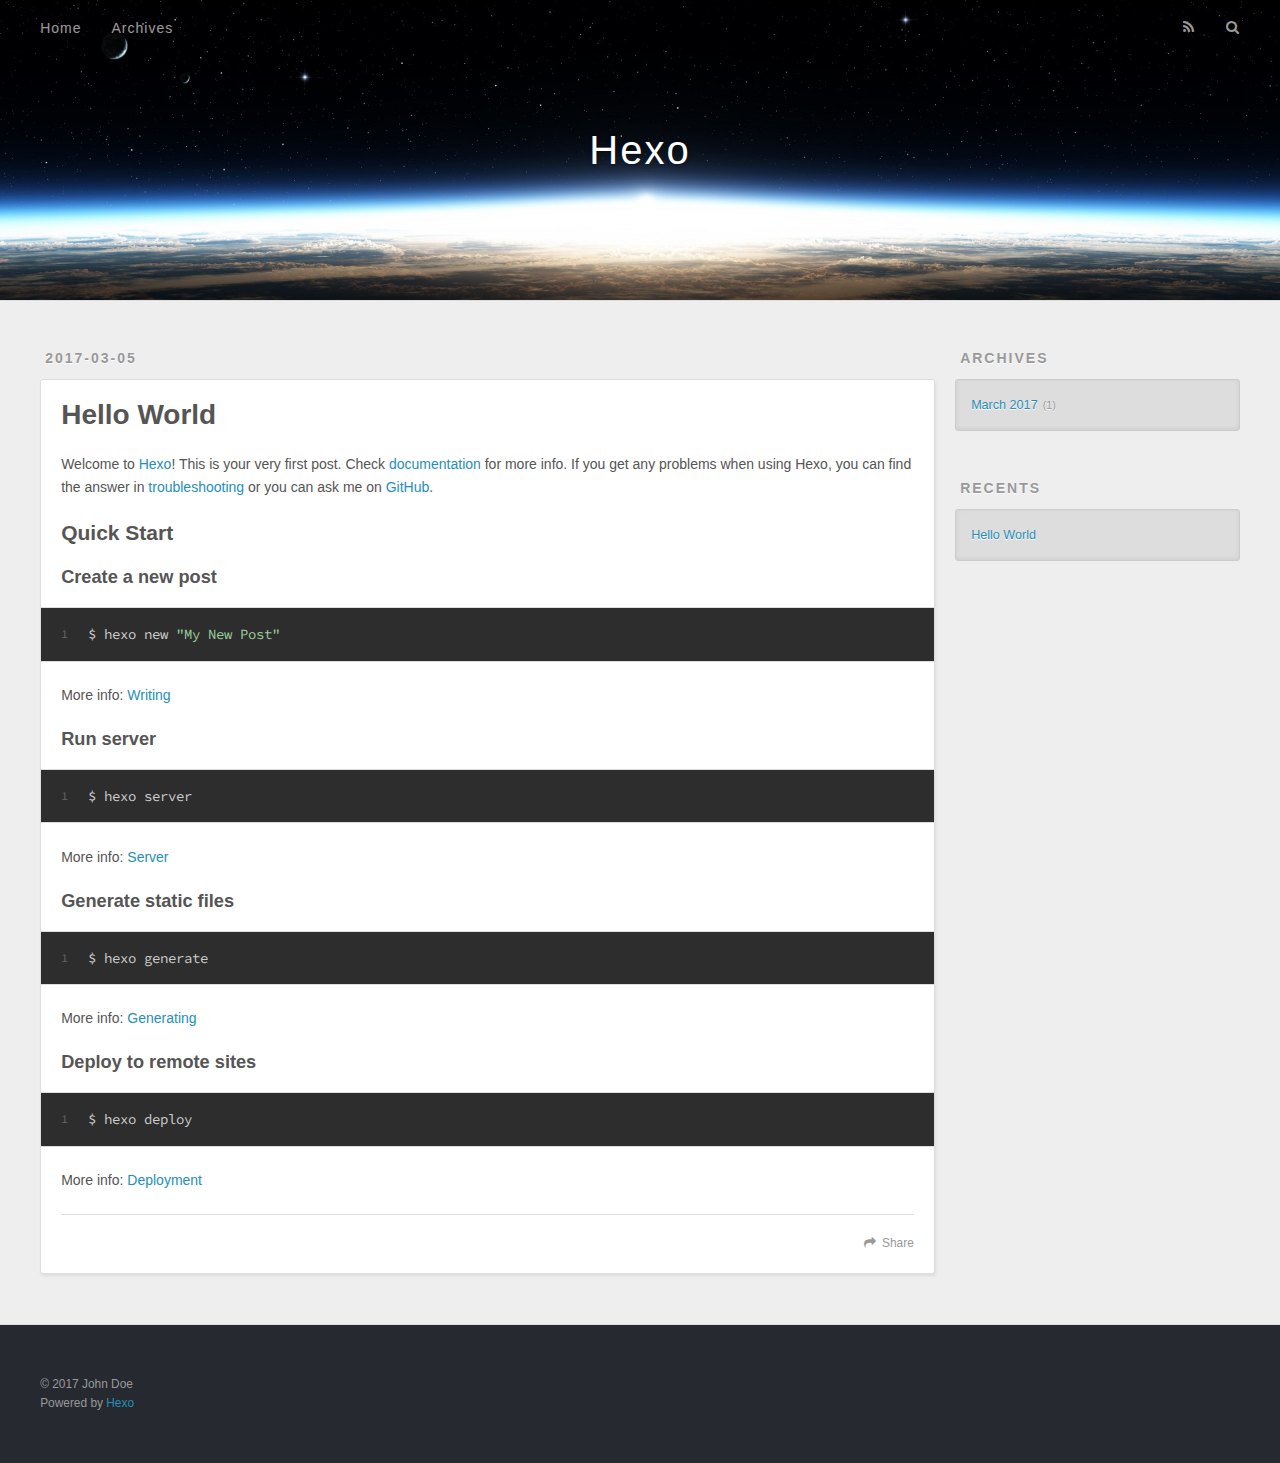
==== index.html @ f7847ba6 "Site updated: 2017-03-05 18:45:29" ====
<!DOCTYPE html>
<html>
<head>
  <meta charset="utf-8">
  
  <title>Hexo</title>
  <meta name="viewport" content="width=device-width, initial-scale=1, maximum-scale=1">
  <meta property="og:type" content="website">
<meta property="og:title" content="Hexo">
<meta property="og:url" content="http://yoursite.com/index.html">
<meta property="og:site_name" content="Hexo">
<meta name="twitter:card" content="summary">
<meta name="twitter:title" content="Hexo">
  
    <link rel="alternative" href="/atom.xml" title="Hexo" type="application/atom+xml">
  
  
    <link rel="icon" href="/favicon.png">
  
  <link href="//fonts.googleapis.com/css?family=Source+Code+Pro" rel="stylesheet" type="text/css">
  <link rel="stylesheet" href="/css/style.css">
  

</head>
<body>
  <div id="container">
    <div id="wrap">
      <header id="header">
  <div id="banner"></div>
  <div id="header-outer" class="outer">
    <div id="header-title" class="inner">
      <h1 id="logo-wrap">
        <a href="/" id="logo">Hexo</a>
      </h1>
      
    </div>
    <div id="header-inner" class="inner">
      <nav id="main-nav">
        <a id="main-nav-toggle" class="nav-icon"></a>
        
          <a class="main-nav-link" href="/">Home</a>
        
          <a class="main-nav-link" href="/archives">Archives</a>
        
      </nav>
      <nav id="sub-nav">
        
          <a id="nav-rss-link" class="nav-icon" href="/atom.xml" title="RSS Feed"></a>
        
        <a id="nav-search-btn" class="nav-icon" title="Search"></a>
      </nav>
      <div id="search-form-wrap">
        <form action="//google.com/search" method="get" accept-charset="UTF-8" class="search-form"><input type="search" name="q" results="0" class="search-form-input" placeholder="Search"><button type="submit" class="search-form-submit">&#xF002;</button><input type="hidden" name="sitesearch" value="http://yoursite.com"></form>
      </div>
    </div>
  </div>
</header>
      <div class="outer">
        <section id="main">
  
    <article id="post-hello-world" class="article article-type-post" itemscope itemprop="blogPost">
  <div class="article-meta">
    <a href="/2017/03/05/hello-world/" class="article-date">
  <time datetime="2017-03-05T10:38:26.000Z" itemprop="datePublished">2017-03-05</time>
</a>
    
  </div>
  <div class="article-inner">
    
    
      <header class="article-header">
        
  
    <h1 itemprop="name">
      <a class="article-title" href="/2017/03/05/hello-world/">Hello World</a>
    </h1>
  

      </header>
    
    <div class="article-entry" itemprop="articleBody">
      
        <p>Welcome to <a href="http://hexo.io/" target="_blank" rel="external">Hexo</a>! This is your very first post. Check <a href="http://hexo.io/docs/" target="_blank" rel="external">documentation</a> for more info. If you get any problems when using Hexo, you can find the answer in <a href="http://hexo.io/docs/troubleshooting.html" target="_blank" rel="external">troubleshooting</a> or you can ask me on <a href="https://github.com/hexojs/hexo/issues" target="_blank" rel="external">GitHub</a>.</p>
<h2 id="Quick-Start"><a href="#Quick-Start" class="headerlink" title="Quick Start"></a>Quick Start</h2><h3 id="Create-a-new-post"><a href="#Create-a-new-post" class="headerlink" title="Create a new post"></a>Create a new post</h3><figure class="highlight bash"><table><tr><td class="gutter"><pre><div class="line">1</div></pre></td><td class="code"><pre><div class="line">$ hexo new <span class="string">"My New Post"</span></div></pre></td></tr></table></figure>
<p>More info: <a href="http://hexo.io/docs/writing.html" target="_blank" rel="external">Writing</a></p>
<h3 id="Run-server"><a href="#Run-server" class="headerlink" title="Run server"></a>Run server</h3><figure class="highlight bash"><table><tr><td class="gutter"><pre><div class="line">1</div></pre></td><td class="code"><pre><div class="line">$ hexo server</div></pre></td></tr></table></figure>
<p>More info: <a href="http://hexo.io/docs/server.html" target="_blank" rel="external">Server</a></p>
<h3 id="Generate-static-files"><a href="#Generate-static-files" class="headerlink" title="Generate static files"></a>Generate static files</h3><figure class="highlight bash"><table><tr><td class="gutter"><pre><div class="line">1</div></pre></td><td class="code"><pre><div class="line">$ hexo generate</div></pre></td></tr></table></figure>
<p>More info: <a href="http://hexo.io/docs/generating.html" target="_blank" rel="external">Generating</a></p>
<h3 id="Deploy-to-remote-sites"><a href="#Deploy-to-remote-sites" class="headerlink" title="Deploy to remote sites"></a>Deploy to remote sites</h3><figure class="highlight bash"><table><tr><td class="gutter"><pre><div class="line">1</div></pre></td><td class="code"><pre><div class="line">$ hexo deploy</div></pre></td></tr></table></figure>
<p>More info: <a href="http://hexo.io/docs/deployment.html" target="_blank" rel="external">Deployment</a></p>

      
    </div>
    <footer class="article-footer">
      <a data-url="http://yoursite.com/2017/03/05/hello-world/" data-id="cizwjqa440000md33a27qaoqq" class="article-share-link">Share</a>
      
      
    </footer>
  </div>
  
</article>


  
  
</section>
        
          <aside id="sidebar">
  
    
  
    
  
    
  
    
  <div class="widget-wrap">
    <h3 class="widget-title">Archives</h3>
    <div class="widget">
      <ul class="archive-list"><li class="archive-list-item"><a class="archive-list-link" href="/archives/2017/03/">March 2017</a><span class="archive-list-count">1</span></li></ul>
    </div>
  </div>

  
    
  <div class="widget-wrap">
    <h3 class="widget-title">Recents</h3>
    <div class="widget">
      <ul>
        
          <li>
            <a href="/2017/03/05/hello-world/">Hello World</a>
          </li>
        
      </ul>
    </div>
  </div>

  
</aside>
        
      </div>
      <footer id="footer">
  
  <div class="outer">
    <div id="footer-info" class="inner">
      &copy; 2017 John Doe<br>
      Powered by <a href="http://hexo.io/" target="_blank">Hexo</a>
    </div>
  </div>
</footer>
    </div>
    <nav id="mobile-nav">
  
    <a href="/" class="mobile-nav-link">Home</a>
  
    <a href="/archives" class="mobile-nav-link">Archives</a>
  
</nav>
    

<script src="//ajax.googleapis.com/ajax/libs/jquery/2.0.3/jquery.min.js"></script>


  <link rel="stylesheet" href="/fancybox/jquery.fancybox.css">
  <script src="/fancybox/jquery.fancybox.pack.js"></script>


<script src="/js/script.js"></script>

  </div>
</body>
</html>
---- css/style.css ----
body {
  width: 100%;
}
body:before,
body:after {
  content: "";
  display: table;
}
body:after {
  clear: both;
}
html,
body,
div,
span,
applet,
object,
iframe,
h1,
h2,
h3,
h4,
h5,
h6,
p,
blockquote,
pre,
a,
abbr,
acronym,
address,
big,
cite,
code,
del,
dfn,
em,
img,
ins,
kbd,
q,
s,
samp,
small,
strike,
strong,
sub,
sup,
tt,
var,
dl,
dt,
dd,
ol,
ul,
li,
fieldset,
form,
label,
legend,
table,
caption,
tbody,
tfoot,
thead,
tr,
th,
td {
  margin: 0;
  padding: 0;
  border: 0;
  outline: 0;
  font-weight: inherit;
  font-style: inherit;
  font-family: inherit;
  font-size: 100%;
  vertical-align: baseline;
}
body {
  line-height: 1;
  color: #000;
  background: #fff;
}
ol,
ul {
  list-style: none;
}
table {
  border-collapse: separate;
  border-spacing: 0;
  vertical-align: middle;
}
caption,
th,
td {
  text-align: left;
  font-weight: normal;
  vertical-align: middle;
}
a img {
  border: none;
}
input,
button {
  margin: 0;
  padding: 0;
}
input::-moz-focus-inner,
button::-moz-focus-inner {
  border: 0;
  padding: 0;
}
@font-face {
  font-family: FontAwesome;
  font-style: normal;
  font-weight: normal;
  src: url("fonts/fontawesome-webfont.eot?v=#4.0.3");
  src: url("fonts/fontawesome-webfont.eot?#iefix&v=#4.0.3") format("embedded-opentype"), url("fonts/fontawesome-webfont.woff?v=#4.0.3") format("woff"), url("fonts/fontawesome-webfont.ttf?v=#4.0.3") format("truetype"), url("fonts/fontawesome-webfont.svg#fontawesomeregular?v=#4.0.3") format("svg");
}
html,
body,
#container {
  height: 100%;
}
body {
  background: #eee;
  font: 14px "Helvetica Neue", Helvetica, Arial, sans-serif;
  -webkit-text-size-adjust: 100%;
}
.outer {
  max-width: 1220px;
  margin: 0 auto;
  padding: 0 20px;
}
.outer:before,
.outer:after {
  content: "";
  display: table;
}
.outer:after {
  clear: both;
}
.inner {
  display: inline;
  float: left;
  width: 98.33333333333333%;
  margin: 0 0.833333333333333%;
}
.left,
.alignleft {
  float: left;
}
.right,
.alignright {
  float: right;
}
.clear {
  clear: both;
}
#container {
  position: relative;
}
.mobile-nav-on {
  overflow: hidden;
}
#wrap {
  height: 100%;
  width: 100%;
  position: absolute;
  top: 0;
  left: 0;
  -webkit-transition: 0.2s ease-out;
  -moz-transition: 0.2s ease-out;
  -ms-transition: 0.2s ease-out;
  transition: 0.2s ease-out;
  z-index: 1;
  background: #eee;
}
.mobile-nav-on #wrap {
  left: 280px;
}
@media screen and (min-width: 768px) {
  #main {
    display: inline;
    float: left;
    width: 73.33333333333333%;
    margin: 0 0.833333333333333%;
  }
}
.article-date,
.article-category-link,
.archive-year,
.widget-title {
  text-decoration: none;
  text-transform: uppercase;
  letter-spacing: 2px;
  color: #999;
  margin-bottom: 1em;
  margin-left: 5px;
  line-height: 1em;
  text-shadow: 0 1px #fff;
  font-weight: bold;
}
.article-inner,
.archive-article-inner {
  background: #fff;
  -webkit-box-shadow: 1px 2px 3px #ddd;
  box-shadow: 1px 2px 3px #ddd;
  border: 1px solid #ddd;
  border-radius: 3px;
}
.article-entry h1,
.widget h1 {
  font-size: 2em;
}
.article-entry h2,
.widget h2 {
  font-size: 1.5em;
}
.article-entry h3,
.widget h3 {
  font-size: 1.3em;
}
.article-entry h4,
.widget h4 {
  font-size: 1.2em;
}
.article-entry h5,
.widget h5 {
  font-size: 1em;
}
.article-entry h6,
.widget h6 {
  font-size: 1em;
  color: #999;
}
.article-entry hr,
.widget hr {
  border: 1px dashed #ddd;
}
.article-entry strong,
.widget strong {
  font-weight: bold;
}
.article-entry em,
.widget em,
.article-entry cite,
.widget cite {
  font-style: italic;
}
.article-entry sup,
.widget sup,
.article-entry sub,
.widget sub {
  font-size: 0.75em;
  line-height: 0;
  position: relative;
  vertical-align: baseline;
}
.article-entry sup,
.widget sup {
  top: -0.5em;
}
.article-entry sub,
.widget sub {
  bottom: -0.2em;
}
.article-entry small,
.widget small {
  font-size: 0.85em;
}
.article-entry acronym,
.widget acronym,
.article-entry abbr,
.widget abbr {
  border-bottom: 1px dotted;
}
.article-entry ul,
.widget ul,
.article-entry ol,
.widget ol,
.article-entry dl,
.widget dl {
  margin: 0 20px;
  line-height: 1.6em;
}
.article-entry ul ul,
.widget ul ul,
.article-entry ol ul,
.widget ol ul,
.article-entry ul ol,
.widget ul ol,
.article-entry ol ol,
.widget ol ol {
  margin-top: 0;
  margin-bottom: 0;
}
.article-entry ul,
.widget ul {
  list-style: disc;
}
.article-entry ol,
.widget ol {
  list-style: decimal;
}
.article-entry dt,
.widget dt {
  font-weight: bold;
}
#header {
  height: 300px;
  position: relative;
  border-bottom: 1px solid #ddd;
}
#header:before,
#header:after {
  content: "";
  position: absolute;
  left: 0;
  right: 0;
  height: 40px;
}
#header:before {
  top: 0;
  background: -webkit-linear-gradient(rgba(0,0,0,0.2), transparent);
  background: -moz-linear-gradient(rgba(0,0,0,0.2), transparent);
  background: -ms-linear-gradient(rgba(0,0,0,0.2), transparent);
  background: linear-gradient(rgba(0,0,0,0.2), transparent);
}
#header:after {
  bottom: 0;
  background: -webkit-linear-gradient(transparent, rgba(0,0,0,0.2));
  background: -moz-linear-gradient(transparent, rgba(0,0,0,0.2));
  background: -ms-linear-gradient(transparent, rgba(0,0,0,0.2));
  background: linear-gradient(transparent, rgba(0,0,0,0.2));
}
#header-outer {
  height: 100%;
  position: relative;
}
#header-inner {
  position: relative;
  overflow: hidden;
}
#banner {
  position: absolute;
  top: 0;
  left: 0;
  width: 100%;
  height: 100%;
  background: url("images/banner.jpg") center #000;
  -webkit-background-size: cover;
  -moz-background-size: cover;
  background-size: cover;
  z-index: -1;
}
#header-title {
  text-align: center;
  height: 40px;
  position: absolute;
  top: 50%;
  left: 0;
  margin-top: -20px;
}
#logo,
#subtitle {
  text-decoration: none;
  color: #fff;
  font-weight: 300;
  text-shadow: 0 1px 4px rgba(0,0,0,0.3);
}
#logo {
  font-size: 40px;
  line-height: 40px;
  letter-spacing: 2px;
}
#subtitle {
  font-size: 16px;
  line-height: 16px;
  letter-spacing: 1px;
}
#subtitle-wrap {
  margin-top: 16px;
}
#main-nav {
  float: left;
  margin-left: -15px;
}
.nav-icon,
.main-nav-link {
  float: left;
  color: #fff;
  opacity: 0.6;
  text-decoration: none;
  text-shadow: 0 1px rgba(0,0,0,0.2);
  -webkit-transition: opacity 0.2s;
  -moz-transition: opacity 0.2s;
  -ms-transition: opacity 0.2s;
  transition: opacity 0.2s;
  display: block;
  padding: 20px 15px;
}
.nav-icon:hover,
.main-nav-link:hover {
  opacity: 1;
}
.nav-icon {
  font-family: FontAwesome;
  text-align: center;
  font-size: 14px;
  width: 14px;
  height: 14px;
  padding: 20px 15px;
  position: relative;
  cursor: pointer;
}
.main-nav-link {
  font-weight: 300;
  letter-spacing: 1px;
}
@media screen and (max-width: 479px) {
  .main-nav-link {
    display: none;
  }
}
#main-nav-toggle {
  display: none;
}
#main-nav-toggle:before {
  content: "\f0c9";
}
@media screen and (max-width: 479px) {
  #main-nav-toggle {
    display: block;
  }
}
#sub-nav {
  float: right;
  margin-right: -15px;
}
#nav-rss-link:before {
  content: "\f09e";
}
#nav-search-btn:before {
  content: "\f002";
}
#search-form-wrap {
  position: absolute;
  top: 15px;
  width: 150px;
  height: 30px;
  right: -150px;
  opacity: 0;
  -webkit-transition: 0.2s ease-out;
  -moz-transition: 0.2s ease-out;
  -ms-transition: 0.2s ease-out;
  transition: 0.2s ease-out;
}
#search-form-wrap.on {
  opacity: 1;
  right: 0;
}
@media screen and (max-width: 479px) {
  #search-form-wrap {
    width: 100%;
    right: -100%;
  }
}
.search-form {
  position: absolute;
  top: 0;
  left: 0;
  right: 0;
  background: #fff;
  padding: 5px 15px;
  border-radius: 15px;
  -webkit-box-shadow: 0 0 10px rgba(0,0,0,0.3);
  box-shadow: 0 0 10px rgba(0,0,0,0.3);
}
.search-form-input {
  border: none;
  background: none;
  color: #555;
  width: 100%;
  font: 13px "Helvetica Neue", Helvetica, Arial, sans-serif;
  outline: none;
}
.search-form-input::-webkit-search-results-decoration,
.search-form-input::-webkit-search-cancel-button {
  -webkit-appearance: none;
}
.search-form-submit {
  position: absolute;
  top: 50%;
  right: 10px;
  margin-top: -7px;
  font: 13px FontAwesome;
  border: none;
  background: none;
  color: #bbb;
  cursor: pointer;
}
.search-form-submit:hover,
.search-form-submit:focus {
  color: #777;
}
.article {
  margin: 50px 0;
}
.article-inner {
  overflow: hidden;
}
.article-meta:before,
.article-meta:after {
  content: "";
  display: table;
}
.article-meta:after {
  clear: both;
}
.article-date {
  float: left;
}
.article-category {
  float: left;
  line-height: 1em;
  color: #ccc;
  text-shadow: 0 1px #fff;
  margin-left: 8px;
}
.article-category:before {
  content: "\2022";
}
.article-category-link {
  margin: 0 12px 1em;
}
.article-header {
  padding: 20px 20px 0;
}
.article-title {
  text-decoration: none;
  font-size: 2em;
  font-weight: bold;
  color: #555;
  line-height: 1.1em;
  -webkit-transition: color 0.2s;
  -moz-transition: color 0.2s;
  -ms-transition: color 0.2s;
  transition: color 0.2s;
}
a.article-title:hover {
  color: #258fb8;
}
.article-entry {
  color: #555;
  padding: 0 20px;
}
.article-entry:before,
.article-entry:after {
  content: "";
  display: table;
}
.article-entry:after {
  clear: both;
}
.article-entry p,
.article-entry table {
  line-height: 1.6em;
  margin: 1.6em 0;
}
.article-entry h1,
.article-entry h2,
.article-entry h3,
.article-entry h4,
.article-entry h5,
.article-entry h6 {
  font-weight: bold;
}
.article-entry h1,
.article-entry h2,
.article-entry h3,
.article-entry h4,
.article-entry h5,
.article-entry h6 {
  line-height: 1.1em;
  margin: 1.1em 0;
}
.article-entry a {
  color: #258fb8;
  text-decoration: none;
}
.article-entry a:hover {
  text-decoration: underline;
}
.article-entry ul,
.article-entry ol,
.article-entry dl {
  margin-top: 1.6em;
  margin-bottom: 1.6em;
}
.article-entry img,
.article-entry video {
  max-width: 100%;
  height: auto;
  display: block;
  margin: auto;
}
.article-entry iframe {
  border: none;
}
.article-entry table {
  width: 100%;
  border-collapse: collapse;
  border-spacing: 0;
}
.article-entry th {
  font-weight: bold;
  border-bottom: 3px solid #ddd;
  padding-bottom: 0.5em;
}
.article-entry td {
  border-bottom: 1px solid #ddd;
  padding: 10px 0;
}
.article-entry blockquote {
  font-family: Georgia, "Times New Roman", serif;
  font-size: 1.4em;
  margin: 1.6em 20px;
  text-align: center;
}
.article-entry blockquote footer {
  font-size: 14px;
  margin: 1.6em 0;
  font-family: "Helvetica Neue", Helvetica, Arial, sans-serif;
}
.article-entry blockquote footer cite:before {
  content: "—";
  padding: 0 0.5em;
}
.article-entry .pullquote {
  text-align: left;
  width: 45%;
  margin: 0;
}
.article-entry .pullquote.left {
  margin-left: 0.5em;
  margin-right: 1em;
}
.article-entry .pullquote.right {
  margin-right: 0.5em;
  margin-left: 1em;
}
.article-entry .caption {
  color: #999;
  display: block;
  font-size: 0.9em;
  margin-top: 0.5em;
  position: relative;
  text-align: center;
}
.article-entry .video-container {
  position: relative;
  padding-top: 56.25%;
  height: 0;
  overflow: hidden;
}
.article-entry .video-container iframe,
.article-entry .video-container object,
.article-entry .video-container embed {
  position: absolute;
  top: 0;
  left: 0;
  width: 100%;
  height: 100%;
  margin-top: 0;
}
.article-more-link a {
  display: inline-block;
  line-height: 1em;
  padding: 6px 15px;
  border-radius: 15px;
  background: #eee;
  color: #999;
  text-shadow: 0 1px #fff;
  text-decoration: none;
}
.article-more-link a:hover {
  background: #258fb8;
  color: #fff;
  text-decoration: none;
  text-shadow: 0 1px #1e7293;
}
.article-footer {
  font-size: 0.85em;
  line-height: 1.6em;
  border-top: 1px solid #ddd;
  padding-top: 1.6em;
  margin: 0 20px 20px;
}
.article-footer:before,
.article-footer:after {
  content: "";
  display: table;
}
.article-footer:after {
  clear: both;
}
.article-footer a {
  color: #999;
  text-decoration: none;
}
.article-footer a:hover {
  color: #555;
}
.article-tag-list-item {
  float: left;
  margin-right: 10px;
}
.article-tag-list-link:before {
  content: "#";
}
.article-comment-link {
  float: right;
}
.article-comment-link:before {
  content: "\f075";
  font-family: FontAwesome;
  padding-right: 8px;
}
.article-share-link {
  cursor: pointer;
  float: right;
  margin-left: 20px;
}
.article-share-link:before {
  content: "\f064";
  font-family: FontAwesome;
  padding-right: 6px;
}
#article-nav {
  position: relative;
}
#article-nav:before,
#article-nav:after {
  content: "";
  display: table;
}
#article-nav:after {
  clear: both;
}
@media screen and (min-width: 768px) {
  #article-nav {
    margin: 50px 0;
  }
  #article-nav:before {
    width: 8px;
    height: 8px;
    position: absolute;
    top: 50%;
    left: 50%;
    margin-top: -4px;
    margin-left: -4px;
    content: "";
    border-radius: 50%;
    background: #ddd;
    -webkit-box-shadow: 0 1px 2px #fff;
    box-shadow: 0 1px 2px #fff;
  }
}
.article-nav-link-wrap {
  text-decoration: none;
  text-shadow: 0 1px #fff;
  color: #999;
  -webkit-box-sizing: border-box;
  -moz-box-sizing: border-box;
  box-sizing: border-box;
  margin-top: 50px;
  text-align: center;
  display: block;
}
.article-nav-link-wrap:hover {
  color: #555;
}
@media screen and (min-width: 768px) {
  .article-nav-link-wrap {
    width: 50%;
    margin-top: 0;
  }
}
@media screen and (min-width: 768px) {
  #article-nav-newer {
    float: left;
    text-align: right;
    padding-right: 20px;
  }
}
@media screen and (min-width: 768px) {
  #article-nav-older {
    float: right;
    text-align: left;
    padding-left: 20px;
  }
}
.article-nav-caption {
  text-transform: uppercase;
  letter-spacing: 2px;
  color: #ddd;
  line-height: 1em;
  font-weight: bold;
}
#article-nav-newer .article-nav-caption {
  margin-right: -2px;
}
.article-nav-title {
  font-size: 0.85em;
  line-height: 1.6em;
  margin-top: 0.5em;
}
.article-share-box {
  position: absolute;
  display: none;
  background: #fff;
  -webkit-box-shadow: 1px 2px 10px rgba(0,0,0,0.2);
  box-shadow: 1px 2px 10px rgba(0,0,0,0.2);
  border-radius: 3px;
  margin-left: -145px;
  overflow: hidden;
  z-index: 1;
}
.article-share-box.on {
  display: block;
}
.article-share-input {
  width: 100%;
  background: none;
  -webkit-box-sizing: border-box;
  -moz-box-sizing: border-box;
  box-sizing: border-box;
  font: 14px "Helvetica Neue", Helvetica, Arial, sans-serif;
  padding: 0 15px;
  color: #555;
  outline: none;
  border: 1px solid #ddd;
  border-radius: 3px 3px 0 0;
  height: 36px;
  line-height: 36px;
}
.article-share-links {
  background: #eee;
}
.article-share-links:before,
.article-share-links:after {
  content: "";
  display: table;
}
.article-share-links:after {
  clear: both;
}
.article-share-twitter,
.article-share-facebook,
.article-share-pinterest,
.article-share-google {
  width: 50px;
  height: 36px;
  display: block;
  float: left;
  position: relative;
  color: #999;
  text-shadow: 0 1px #fff;
}
.article-share-twitter:before,
.article-share-facebook:before,
.article-share-pinterest:before,
.article-share-google:before {
  font-size: 20px;
  font-family: FontAwesome;
  width: 20px;
  height: 20px;
  position: absolute;
  top: 50%;
  left: 50%;
  margin-top: -10px;
  margin-left: -10px;
  text-align: center;
}
.article-share-twitter:hover,
.article-share-facebook:hover,
.article-share-pinterest:hover,
.article-share-google:hover {
  color: #fff;
}
.article-share-twitter:before {
  content: "\f099";
}
.article-share-twitter:hover {
  background: #00aced;
  text-shadow: 0 1px #008abe;
}
.article-share-facebook:before {
  content: "\f09a";
}
.article-share-facebook:hover {
  background: #3b5998;
  text-shadow: 0 1px #2f477a;
}
.article-share-pinterest:before {
  content: "\f0d2";
}
.article-share-pinterest:hover {
  background: #cb2027;
  text-shadow: 0 1px #a21a1f;
}
.article-share-google:before {
  content: "\f0d5";
}
.article-share-google:hover {
  background: #dd4b39;
  text-shadow: 0 1px #be3221;
}
.article-gallery {
  background: #000;
  position: relative;
}
.article-gallery-photos {
  position: relative;
  overflow: hidden;
}
.article-gallery-img {
  display: none;
  max-width: 100%;
}
.article-gallery-img:first-child {
  display: block;
}
.article-gallery-img.loaded {
  position: absolute;
  display: block;
}
.article-gallery-img img {
  display: block;
  max-width: 100%;
  margin: 0 auto;
}
#comments {
  background: #fff;
  -webkit-box-shadow: 1px 2px 3px #ddd;
  box-shadow: 1px 2px 3px #ddd;
  padding: 20px;
  border: 1px solid #ddd;
  border-radius: 3px;
  margin: 50px 0;
}
#comments a {
  color: #258fb8;
}
.archives-wrap {
  margin: 50px 0;
}
.archives:before,
.archives:after {
  content: "";
  display: table;
}
.archives:after {
  clear: both;
}
.archive-year-wrap {
  margin-bottom: 1em;
}
.archives {
  -webkit-column-gap: 10px;
  -moz-column-gap: 10px;
  column-gap: 10px;
}
@media screen and (min-width: 480px) and (max-width: 767px) {
  .archives {
    -webkit-column-count: 2;
    -moz-column-count: 2;
    column-count: 2;
  }
}
@media screen and (min-width: 768px) {
  .archives {
    -webkit-column-count: 3;
    -moz-column-count: 3;
    column-count: 3;
  }
}
.archive-article {
  -webkit-column-break-inside: avoid;
  page-break-inside: avoid;
  overflow: hidden;
  break-inside: avoid-column;
}
.archive-article-inner {
  padding: 10px;
  margin-bottom: 15px;
}
.archive-article-title {
  text-decoration: none;
  font-weight: bold;
  color: #555;
  -webkit-transition: color 0.2s;
  -moz-transition: color 0.2s;
  -ms-transition: color 0.2s;
  transition: color 0.2s;
  line-height: 1.6em;
}
.archive-article-title:hover {
  color: #258fb8;
}
.archive-article-footer {
  margin-top: 1em;
}
.archive-article-date {
  color: #999;
  text-decoration: none;
  font-size: 0.85em;
  line-height: 1em;
  margin-bottom: 0.5em;
  display: block;
}
#page-nav {
  margin: 50px auto;
  background: #fff;
  -webkit-box-shadow: 1px 2px 3px #ddd;
  box-shadow: 1px 2px 3px #ddd;
  border: 1px solid #ddd;
  border-radius: 3px;
  text-align: center;
  color: #999;
  overflow: hidden;
}
#page-nav:before,
#page-nav:after {
  content: "";
  display: table;
}
#page-nav:after {
  clear: both;
}
#page-nav a,
#page-nav span {
  padding: 10px 20px;
  line-height: 1;
  height: 2ex;
}
#page-nav a {
  color: #999;
  text-decoration: none;
}
#page-nav a:hover {
  background: #999;
  color: #fff;
}
#page-nav .prev {
  float: left;
}
#page-nav .next {
  float: right;
}
#page-nav .page-number {
  display: inline-block;
}
@media screen and (max-width: 479px) {
  #page-nav .page-number {
    display: none;
  }
}
#page-nav .current {
  color: #555;
  font-weight: bold;
}
#page-nav .space {
  color: #ddd;
}
#footer {
  background: #262a30;
  padding: 50px 0;
  border-top: 1px solid #ddd;
  color: #999;
}
#footer a {
  color: #258fb8;
  text-decoration: none;
}
#footer a:hover {
  text-decoration: underline;
}
#footer-info {
  line-height: 1.6em;
  font-size: 0.85em;
}
.article-entry pre,
.article-entry .highlight {
  background: #2d2d2d;
  margin: 0 -20px;
  padding: 15px 20px;
  border-style: solid;
  border-color: #ddd;
  border-width: 1px 0;
  overflow: auto;
  color: #ccc;
  line-height: 22.400000000000002px;
}
.article-entry .highlight .gutter pre,
.article-entry .gist .gist-file .gist-data .line-numbers {
  color: #666;
  font-size: 0.85em;
}
.article-entry pre,
.article-entry code {
  font-family: "Source Code Pro", Consolas, Monaco, Menlo, Consolas, monospace;
}
.article-entry code {
  background: #eee;
  text-shadow: 0 1px #fff;
  padding: 0 0.3em;
}
.article-entry pre code {
  background: none;
  text-shadow: none;
  padding: 0;
}
.article-entry .highlight pre {
  border: none;
  margin: 0;
  padding: 0;
}
.article-entry .highlight table {
  margin: 0;
  width: auto;
}
.article-entry .highlight td {
  border: none;
  padding: 0;
}
.article-entry .highlight figcaption {
  font-size: 0.85em;
  color: #999;
  line-height: 1em;
  margin-bottom: 1em;
}
.article-entry .highlight figcaption:before,
.article-entry .highlight figcaption:after {
  content: "";
  display: table;
}
.article-entry .highlight figcaption:after {
  clear: both;
}
.article-entry .highlight figcaption a {
  float: right;
}
.article-entry .highlight .gutter pre {
  text-align: right;
  padding-right: 20px;
}
.article-entry .highlight .line {
  height: 22.400000000000002px;
}
.article-entry .gist {
  margin: 0 -20px;
  border-style: solid;
  border-color: #ddd;
  border-width: 1px 0;
  background: #2d2d2d;
  padding: 15px 20px 15px 0;
}
.article-entry .gist .gist-file {
  border: none;
  font-family: "Source Code Pro", Consolas, Monaco, Menlo, Consolas, monospace;
  margin: 0;
}
.article-entry .gist .gist-file .gist-data {
  background: none;
  border: none;
}
.article-entry .gist .gist-file .gist-data .line-numbers {
  background: none;
  border: none;
  padding: 0 20px 0 0;
}
.article-entry .gist .gist-file .gist-data .line-data {
  padding: 0 !important;
}
.article-entry .gist .gist-file .highlight {
  margin: 0;
  padding: 0;
  border: none;
}
.article-entry .gist .gist-file .gist-meta {
  background: #2d2d2d;
  color: #999;
  font: 0.85em "Helvetica Neue", Helvetica, Arial, sans-serif;
  text-shadow: 0 0;
  padding: 0;
  margin-top: 1em;
  margin-left: 20px;
}
.article-entry .gist .gist-file .gist-meta a {
  color: #258fb8;
  font-weight: normal;
}
.article-entry .gist .gist-file .gist-meta a:hover {
  text-decoration: underline;
}
pre .comment,
pre .title {
  color: #999;
}
pre .variable,
pre .attribute,
pre .tag,
pre .regexp,
pre .ruby .constant,
pre .xml .tag .title,
pre .xml .pi,
pre .xml .doctype,
pre .html .doctype,
pre .css .id,
pre .css .class,
pre .css .pseudo {
  color: #f2777a;
}
pre .number,
pre .preprocessor,
pre .built_in,
pre .literal,
pre .params,
pre .constant {
  color: #f99157;
}
pre .class,
pre .ruby .class .title,
pre .css .rules .attribute {
  color: #9c9;
}
pre .string,
pre .value,
pre .inheritance,
pre .header,
pre .ruby .symbol,
pre .xml .cdata {
  color: #9c9;
}
pre .css .hexcolor {
  color: #6cc;
}
pre .function,
pre .python .decorator,
pre .python .title,
pre .ruby .function .title,
pre .ruby .title .keyword,
pre .perl .sub,
pre .javascript .title,
pre .coffeescript .title {
  color: #69c;
}
pre .keyword,
pre .javascript .function {
  color: #c9c;
}
@media screen and (max-width: 479px) {
  #mobile-nav {
    position: absolute;
    top: 0;
    left: 0;
    width: 280px;
    height: 100%;
    background: #191919;
    border-right: 1px solid #fff;
  }
}
@media screen and (max-width: 479px) {
  .mobile-nav-link {
    display: block;
    color: #999;
    text-decoration: none;
    padding: 15px 20px;
    font-weight: bold;
  }
  .mobile-nav-link:hover {
    color: #fff;
  }
}
@media screen and (min-width: 768px) {
  #sidebar {
    display: inline;
    float: left;
    width: 23.333333333333332%;
    margin: 0 0.833333333333333%;
  }
}
.widget-wrap {
  margin: 50px 0;
}
.widget {
  color: #777;
  text-shadow: 0 1px #fff;
  background: #ddd;
  -webkit-box-shadow: 0 -1px 4px #ccc inset;
  box-shadow: 0 -1px 4px #ccc inset;
  border: 1px solid #ccc;
  padding: 15px;
  border-radius: 3px;
}
.widget a {
  color: #258fb8;
  text-decoration: none;
}
.widget a:hover {
  text-decoration: underline;
}
.widget ul ul,
.widget ol ul,
.widget dl ul,
.widget ul ol,
.widget ol ol,
.widget dl ol,
.widget ul dl,
.widget ol dl,
.widget dl dl {
  margin-left: 15px;
  list-style: disc;
}
.widget {
  line-height: 1.6em;
  word-wrap: break-word;
  font-size: 0.9em;
}
.widget ul,
.widget ol {
  list-style: none;
  margin: 0;
}
.widget ul ul,
.widget ol ul,
.widget ul ol,
.widget ol ol {
  margin: 0 20px;
}
.widget ul ul,
.widget ol ul {
  list-style: disc;
}
.widget ul ol,
.widget ol ol {
  list-style: decimal;
}
.category-list-count,
.tag-list-count,
.archive-list-count {
  padding-left: 5px;
  color: #999;
  font-size: 0.85em;
}
.category-list-count:before,
.tag-list-count:before,
.archive-list-count:before {
  content: "(";
}
.category-list-count:after,
.tag-list-count:after,
.archive-list-count:after {
  content: ")";
}
.tagcloud a {
  margin-right: 5px;
  display: inline-block;
}
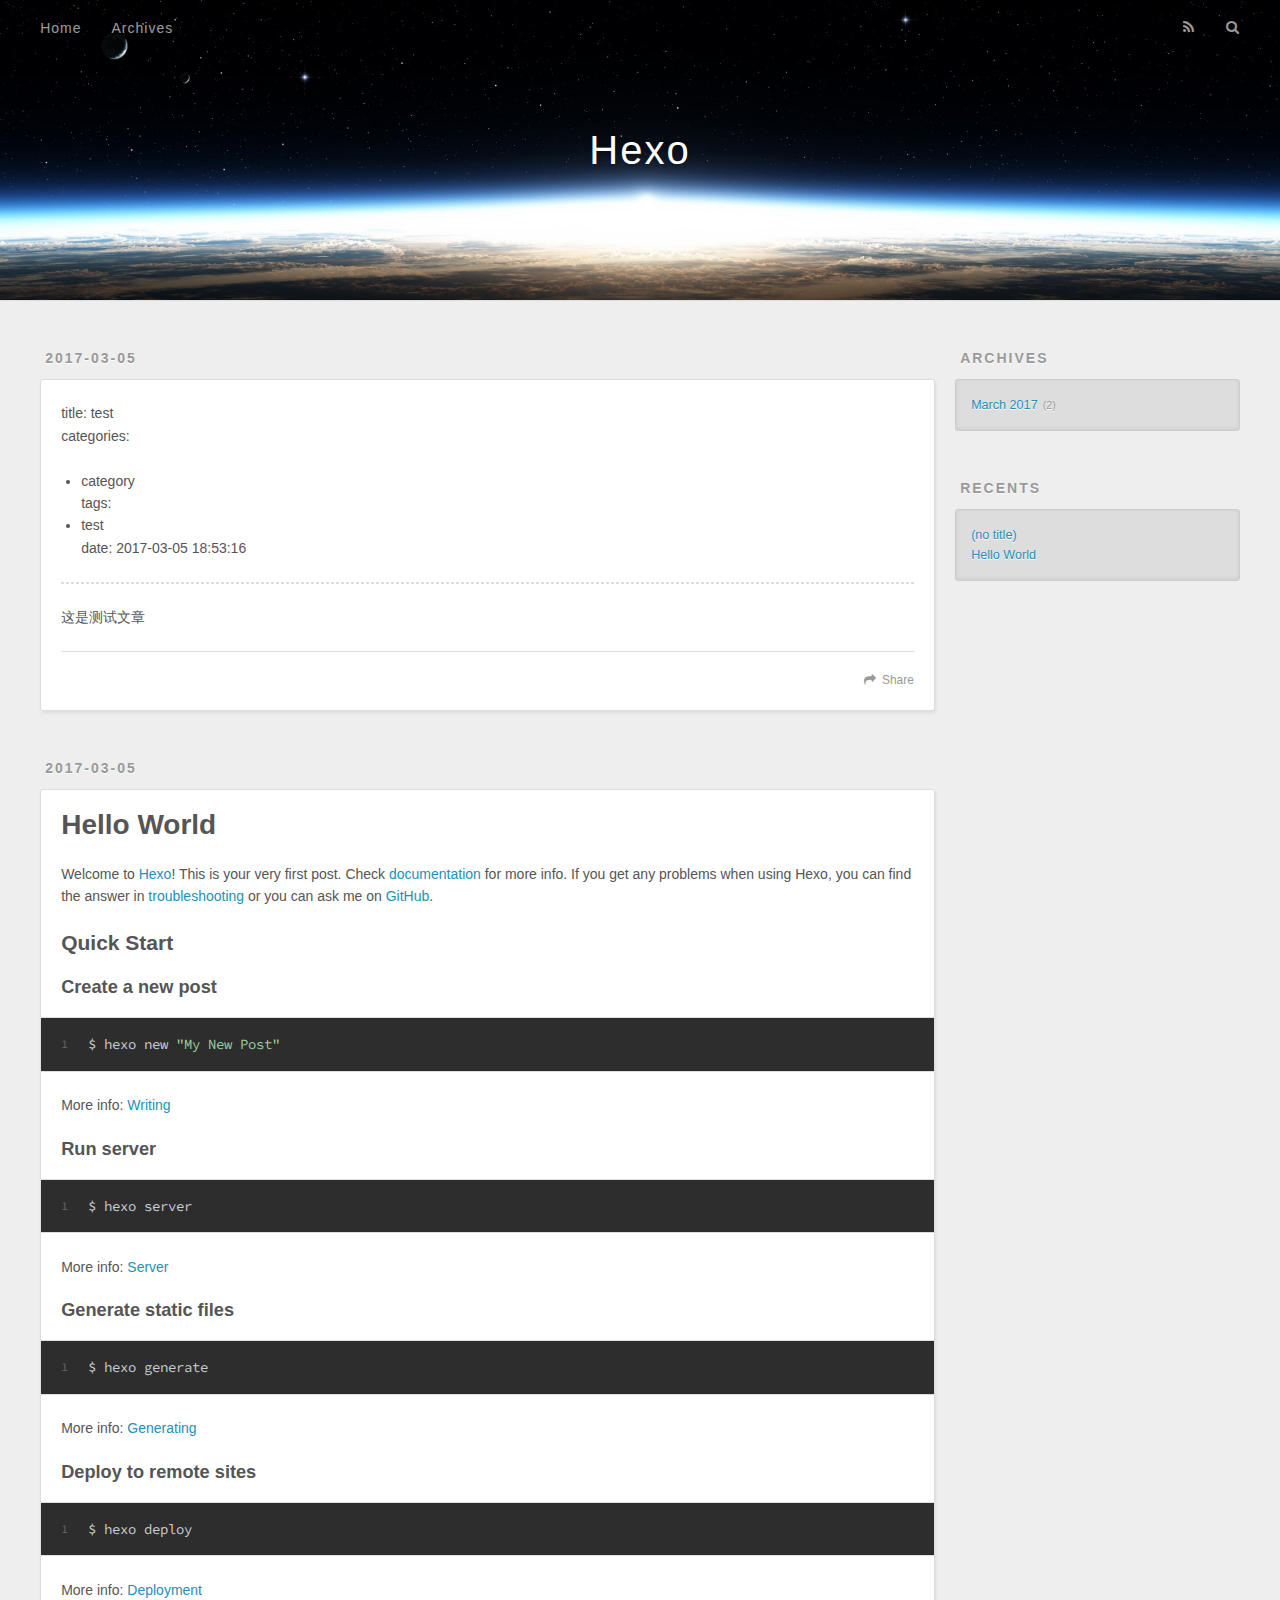
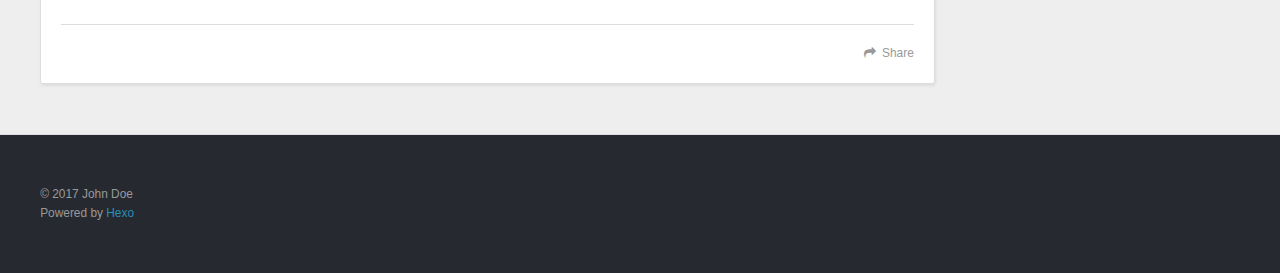
==== commit eff8e695: "Site updated: 2017-03-05 18:55:26" ====
--- a/index.html
+++ b/index.html
@@ -58,6 +58,39 @@
       <div class="outer">
         <section id="main">
   
+    <article id="post-test" class="article article-type-post" itemscope itemprop="blogPost">
+  <div class="article-meta">
+    <a href="/2017/03/05/test/" class="article-date">
+  <time datetime="2017-03-05T10:53:16.000Z" itemprop="datePublished">2017-03-05</time>
+</a>
+    
+  </div>
+  <div class="article-inner">
+    
+    
+    <div class="article-entry" itemprop="articleBody">
+      
+        <p>title: test<br>categories:</p>
+<ul>
+<li>category<br>tags:</li>
+<li>test<br>date: 2017-03-05 18:53:16 </li>
+</ul>
+<hr>
+<p>这是测试文章</p>
+
+      
+    </div>
+    <footer class="article-footer">
+      <a data-url="http://yoursite.com/2017/03/05/test/" data-id="cizwkaa4a0001tw331ek5myxq" class="article-share-link">Share</a>
+      
+      
+    </footer>
+  </div>
+  
+</article>
+
+
+  
     <article id="post-hello-world" class="article article-type-post" itemscope itemprop="blogPost">
   <div class="article-meta">
     <a href="/2017/03/05/hello-world/" class="article-date">
@@ -93,7 +126,7 @@
       
     </div>
     <footer class="article-footer">
-      <a data-url="http://yoursite.com/2017/03/05/hello-world/" data-id="cizwjqa440000md33a27qaoqq" class="article-share-link">Share</a>
+      <a data-url="http://yoursite.com/2017/03/05/hello-world/" data-id="cizwkaa3t0000tw33i8gh1npr" class="article-share-link">Share</a>
       
       
     </footer>
@@ -118,7 +151,7 @@
   <div class="widget-wrap">
     <h3 class="widget-title">Archives</h3>
     <div class="widget">
-      <ul class="archive-list"><li class="archive-list-item"><a class="archive-list-link" href="/archives/2017/03/">March 2017</a><span class="archive-list-count">1</span></li></ul>
+      <ul class="archive-list"><li class="archive-list-item"><a class="archive-list-link" href="/archives/2017/03/">March 2017</a><span class="archive-list-count">2</span></li></ul>
     </div>
   </div>
 
@@ -130,6 +163,10 @@
       <ul>
         
           <li>
+            <a href="/2017/03/05/test/">(no title)</a>
+          </li>
+        
+          <li>
             <a href="/2017/03/05/hello-world/">Hello World</a>
           </li>
         
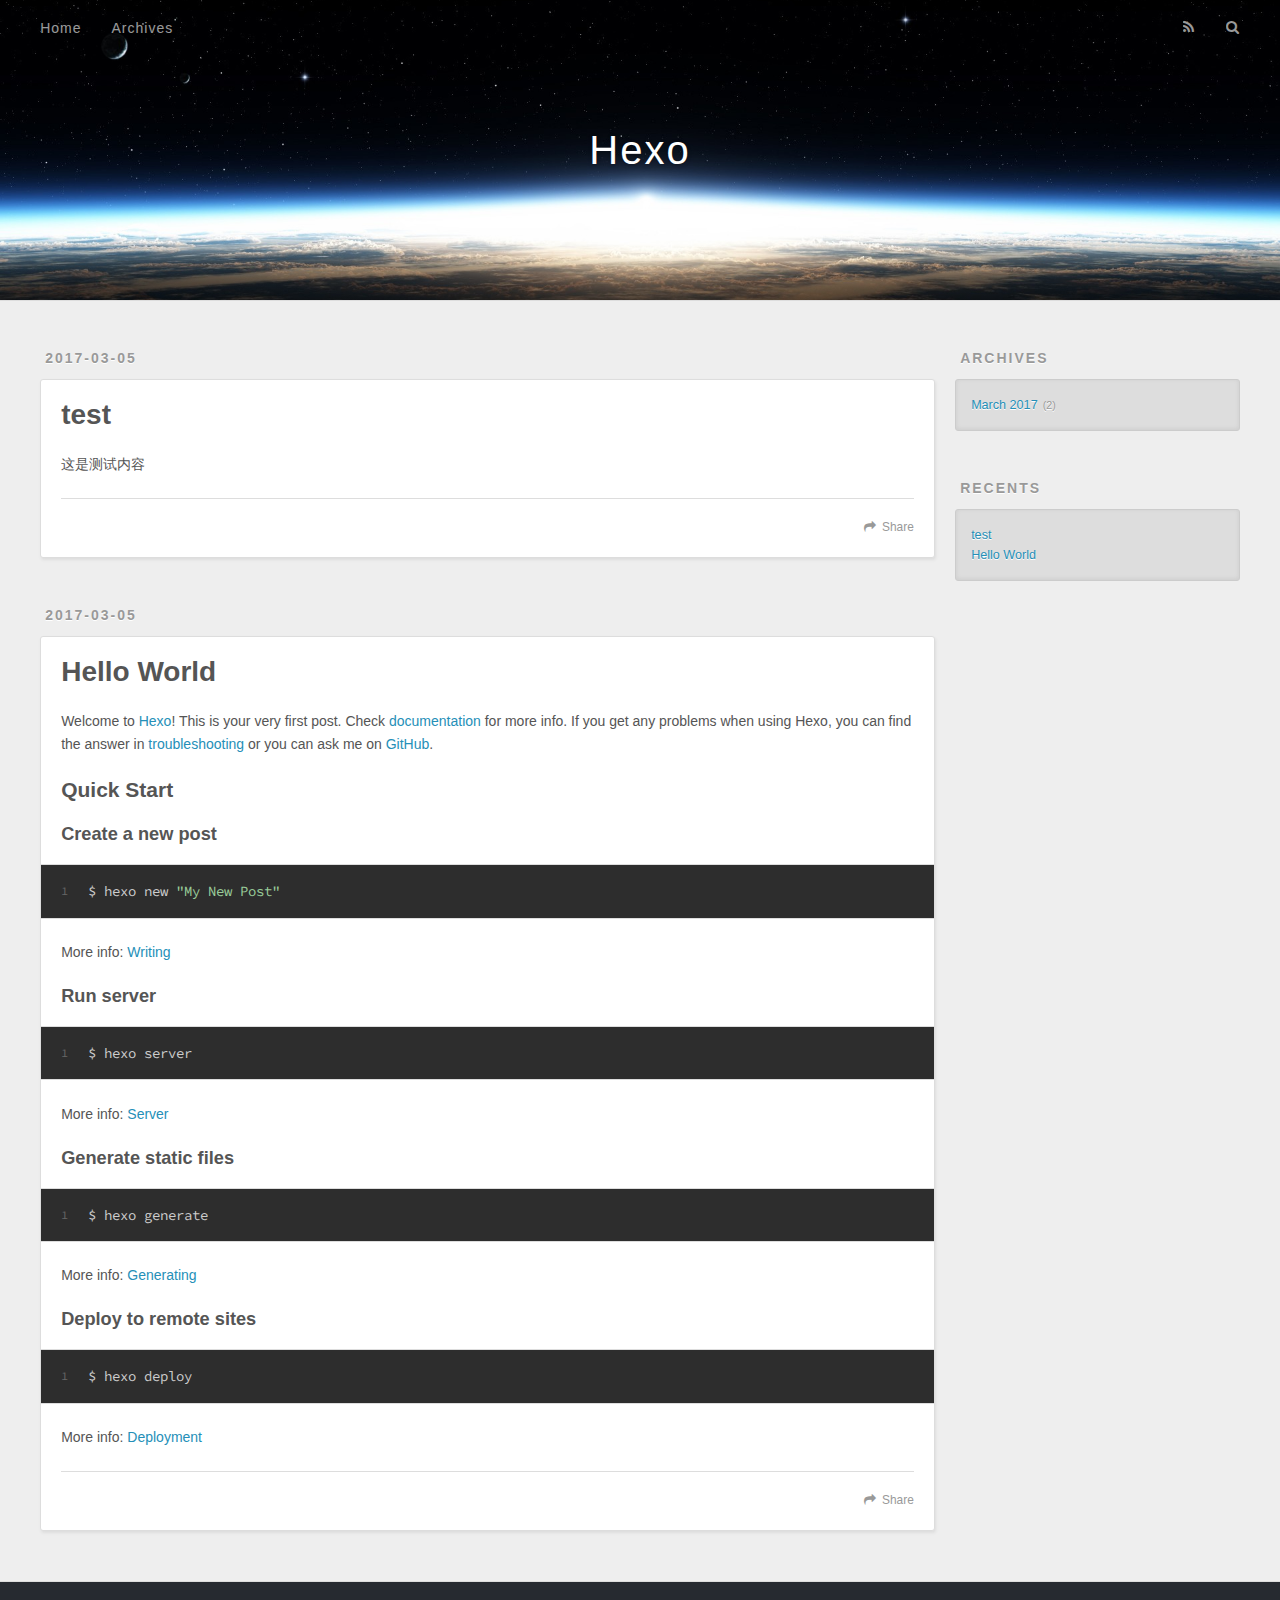
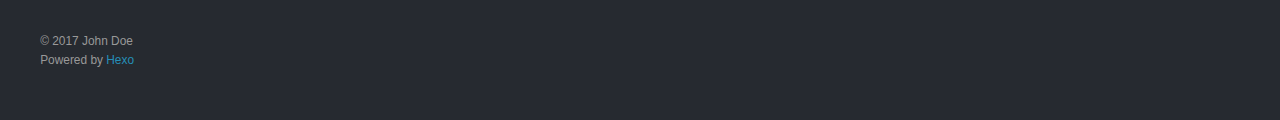
==== commit 4d5f8066: "Site updated: 2017-03-05 18:57:07" ====
--- a/index.html
+++ b/index.html
@@ -61,27 +61,31 @@
     <article id="post-test" class="article article-type-post" itemscope itemprop="blogPost">
   <div class="article-meta">
     <a href="/2017/03/05/test/" class="article-date">
-  <time datetime="2017-03-05T10:53:16.000Z" itemprop="datePublished">2017-03-05</time>
+  <time datetime="2017-03-05T10:56:40.000Z" itemprop="datePublished">2017-03-05</time>
 </a>
     
   </div>
   <div class="article-inner">
     
     
+      <header class="article-header">
+        
+  
+    <h1 itemprop="name">
+      <a class="article-title" href="/2017/03/05/test/">test</a>
+    </h1>
+  
+
+      </header>
+    
     <div class="article-entry" itemprop="articleBody">
       
-        <p>title: test<br>categories:</p>
-<ul>
-<li>category<br>tags:</li>
-<li>test<br>date: 2017-03-05 18:53:16 </li>
-</ul>
-<hr>
-<p>这是测试文章</p>
+        <p>这是测试内容</p>
 
       
     </div>
     <footer class="article-footer">
-      <a data-url="http://yoursite.com/2017/03/05/test/" data-id="cizwkaa4a0001tw331ek5myxq" class="article-share-link">Share</a>
+      <a data-url="http://yoursite.com/2017/03/05/test/" data-id="cizwkcfno0000w233keqcokck" class="article-share-link">Share</a>
       
       
     </footer>
@@ -126,7 +130,7 @@
       
     </div>
     <footer class="article-footer">
-      <a data-url="http://yoursite.com/2017/03/05/hello-world/" data-id="cizwkaa3t0000tw33i8gh1npr" class="article-share-link">Share</a>
+      <a data-url="http://yoursite.com/2017/03/05/hello-world/" data-id="cizwkcfnu0001w2333la6p2a3" class="article-share-link">Share</a>
       
       
     </footer>
@@ -163,7 +167,7 @@
       <ul>
         
           <li>
-            <a href="/2017/03/05/test/">(no title)</a>
+            <a href="/2017/03/05/test/">test</a>
           </li>
         
           <li>
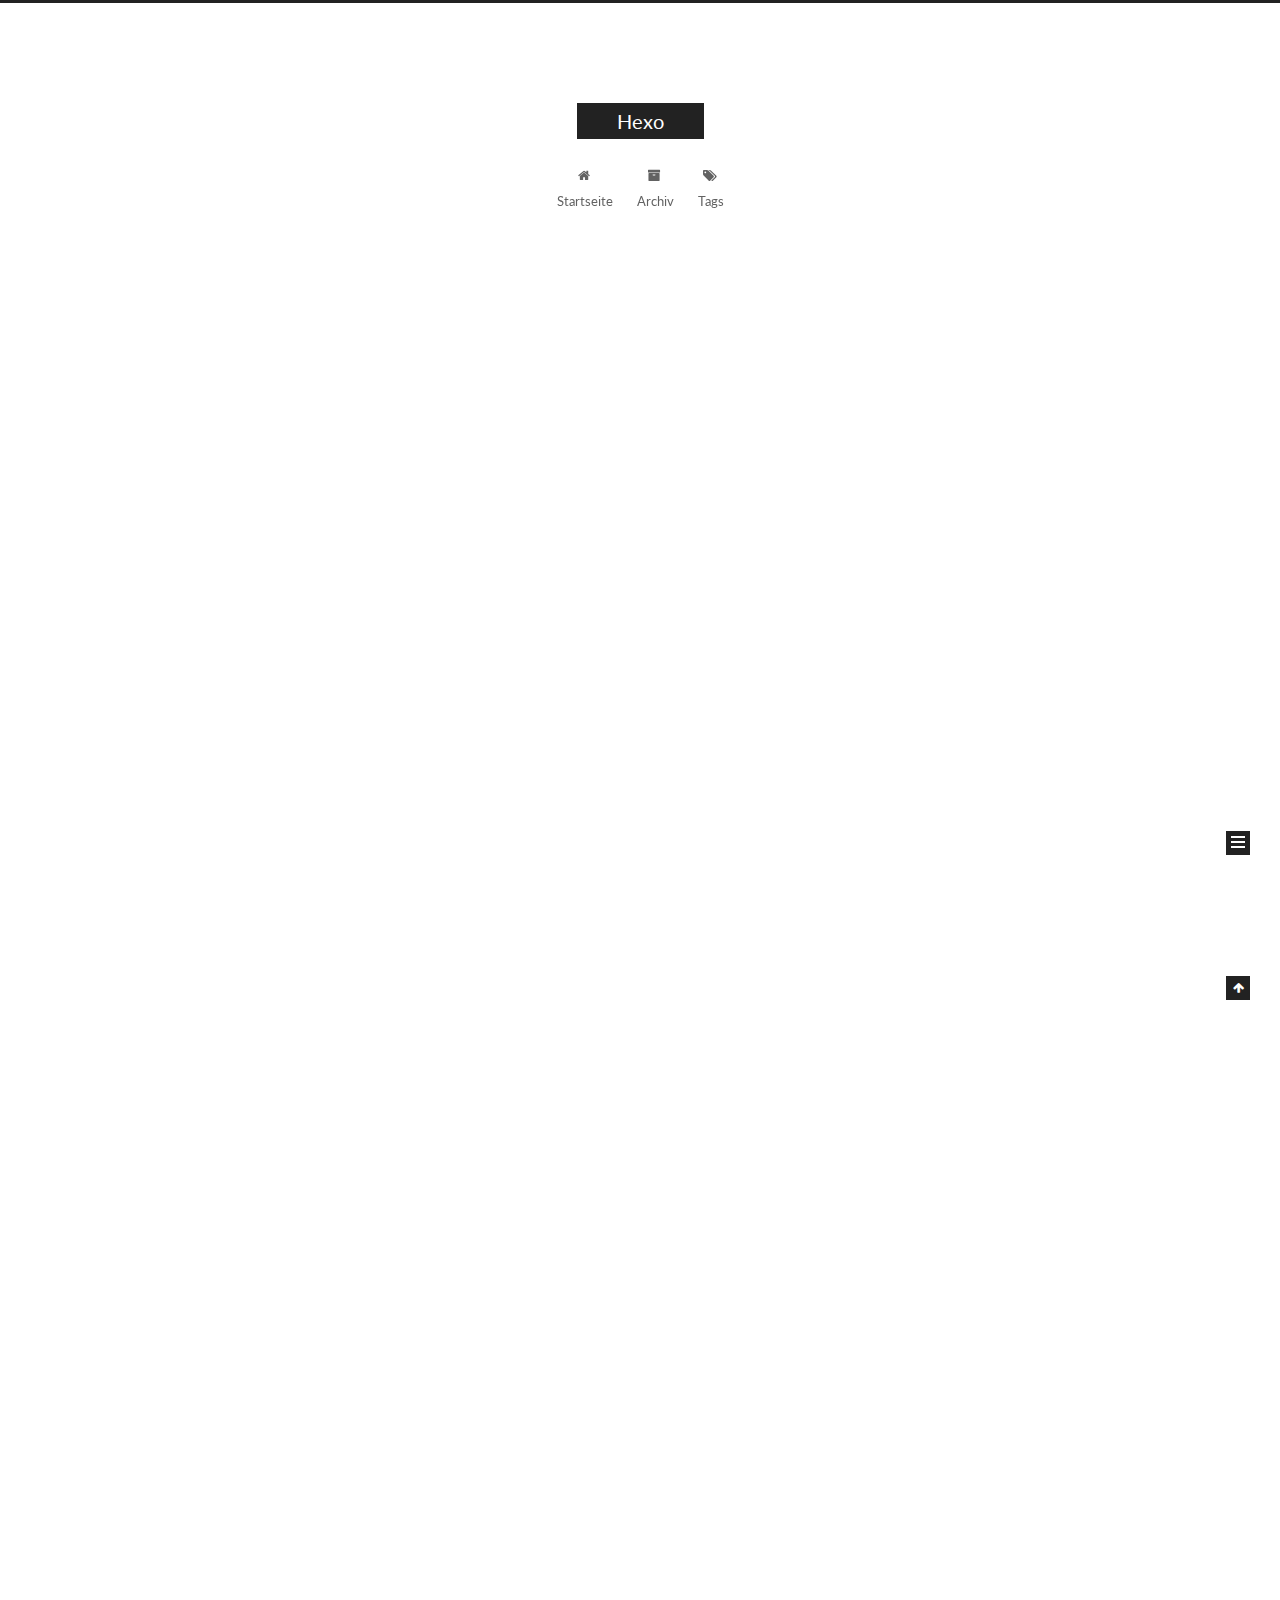
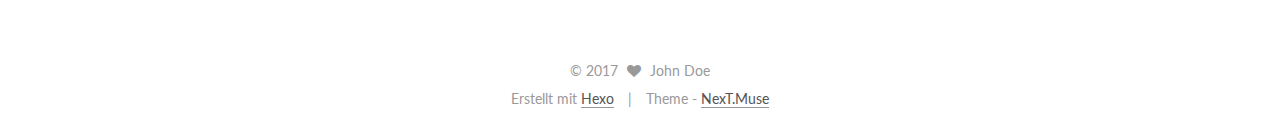
==== commit e0f03ff4: "Site updated: 2017-03-05 19:17:05" ====
--- a/index.html
+++ b/index.html
@@ -1,123 +1,448 @@
-<!DOCTYPE html>
-<html>
+<!doctype html>
+
+
+
+  
+
+
+<html class="theme-next muse use-motion" lang="">
 <head>
-  <meta charset="utf-8">
-  
-  <title>Hexo</title>
-  <meta name="viewport" content="width=device-width, initial-scale=1, maximum-scale=1">
-  <meta property="og:type" content="website">
+  <meta charset="UTF-8"/>
+<meta http-equiv="X-UA-Compatible" content="IE=edge" />
+<meta name="viewport" content="width=device-width, initial-scale=1, maximum-scale=1"/>
+
+
+
+<meta http-equiv="Cache-Control" content="no-transform" />
+<meta http-equiv="Cache-Control" content="no-siteapp" />
+
+
+
+
+
+
+
+
+
+
+
+
+
+
+
+  
+  
+  <link href="/lib/fancybox/source/jquery.fancybox.css?v=2.1.5" rel="stylesheet" type="text/css" />
+
+
+
+
+  
+  
+  
+  
+
+  
+    
+    
+  
+
+  
+
+  
+
+  
+
+  
+
+  
+    
+    
+    <link href="//fonts.googleapis.com/css?family=Lato:300,300italic,400,400italic,700,700italic&subset=latin,latin-ext" rel="stylesheet" type="text/css">
+  
+
+
+
+
+
+
+<link href="/lib/font-awesome/css/font-awesome.min.css?v=4.6.2" rel="stylesheet" type="text/css" />
+
+<link href="/css/main.css?v=5.1.0" rel="stylesheet" type="text/css" />
+
+
+  <meta name="keywords" content="Hexo, NexT" />
+
+
+
+
+
+
+
+
+  <link rel="shortcut icon" type="image/x-icon" href="/favicon.ico?v=5.1.0" />
+
+
+
+
+
+
+<meta property="og:type" content="website">
 <meta property="og:title" content="Hexo">
 <meta property="og:url" content="http://yoursite.com/index.html">
 <meta property="og:site_name" content="Hexo">
 <meta name="twitter:card" content="summary">
 <meta name="twitter:title" content="Hexo">
-  
-    <link rel="alternative" href="/atom.xml" title="Hexo" type="application/atom+xml">
-  
-  
-    <link rel="icon" href="/favicon.png">
-  
-  <link href="//fonts.googleapis.com/css?family=Source+Code+Pro" rel="stylesheet" type="text/css">
-  <link rel="stylesheet" href="/css/style.css">
-  
-
+
+
+
+<script type="text/javascript" id="hexo.configurations">
+  var NexT = window.NexT || {};
+  var CONFIG = {
+    root: '/',
+    scheme: 'Muse',
+    sidebar: {"position":"left","display":"post","offset":12,"offset_float":0,"b2t":false,"scrollpercent":false},
+    fancybox: true,
+    motion: true,
+    duoshuo: {
+      userId: '0',
+      author: 'Author'
+    },
+    algolia: {
+      applicationID: '',
+      apiKey: '',
+      indexName: '',
+      hits: {"per_page":10},
+      labels: {"input_placeholder":"Search for Posts","hits_empty":"We didn't find any results for the search: ${query}","hits_stats":"${hits} results found in ${time} ms"}
+    }
+  };
+</script>
+
+
+
+  <link rel="canonical" href="http://yoursite.com/"/>
+
+
+
+
+
+  <title> Hexo </title>
 </head>
-<body>
-  <div id="container">
-    <div id="wrap">
-      <header id="header">
-  <div id="banner"></div>
-  <div id="header-outer" class="outer">
-    <div id="header-title" class="inner">
-      <h1 id="logo-wrap">
-        <a href="/" id="logo">Hexo</a>
-      </h1>
-      
-    </div>
-    <div id="header-inner" class="inner">
-      <nav id="main-nav">
-        <a id="main-nav-toggle" class="nav-icon"></a>
-        
-          <a class="main-nav-link" href="/">Home</a>
-        
-          <a class="main-nav-link" href="/archives">Archives</a>
-        
-      </nav>
-      <nav id="sub-nav">
-        
-          <a id="nav-rss-link" class="nav-icon" href="/atom.xml" title="RSS Feed"></a>
-        
-        <a id="nav-search-btn" class="nav-icon" title="Search"></a>
-      </nav>
-      <div id="search-form-wrap">
-        <form action="//google.com/search" method="get" accept-charset="UTF-8" class="search-form"><input type="search" name="q" results="0" class="search-form-input" placeholder="Search"><button type="submit" class="search-form-submit">&#xF002;</button><input type="hidden" name="sitesearch" value="http://yoursite.com"></form>
-      </div>
-    </div>
+
+<body itemscope itemtype="http://schema.org/WebPage" lang="">
+
+  
+
+
+
+
+
+
+
+
+
+
+
+
+
+
+  
+  
+    
+  
+
+  <div class="container one-collumn sidebar-position-left 
+   page-home 
+ ">
+    <div class="headband"></div>
+
+    <header id="header" class="header" itemscope itemtype="http://schema.org/WPHeader">
+      <div class="header-inner"><div class="site-brand-wrapper">
+  <div class="site-meta ">
+    
+
+    <div class="custom-logo-site-title">
+      <a href="/"  class="brand" rel="start">
+        <span class="logo-line-before"><i></i></span>
+        <span class="site-title">Hexo</span>
+        <span class="logo-line-after"><i></i></span>
+      </a>
+    </div>
+      
+        <p class="site-subtitle"></p>
+      
   </div>
-</header>
-      <div class="outer">
-        <section id="main">
-  
-    <article id="post-test" class="article article-type-post" itemscope itemprop="blogPost">
-  <div class="article-meta">
-    <a href="/2017/03/05/test/" class="article-date">
-  <time datetime="2017-03-05T10:56:40.000Z" itemprop="datePublished">2017-03-05</time>
-</a>
-    
+
+  <div class="site-nav-toggle">
+    <button>
+      <span class="btn-bar"></span>
+      <span class="btn-bar"></span>
+      <span class="btn-bar"></span>
+    </button>
   </div>
-  <div class="article-inner">
-    
-    
-      <header class="article-header">
-        
-  
-    <h1 itemprop="name">
-      <a class="article-title" href="/2017/03/05/test/">test</a>
-    </h1>
-  
-
+</div>
+
+<nav class="site-nav">
+  
+
+  
+    <ul id="menu" class="menu">
+      
+        
+        <li class="menu-item menu-item-home">
+          <a href="/" rel="section">
+            
+              <i class="menu-item-icon fa fa-fw fa-home"></i> <br />
+            
+            Startseite
+          </a>
+        </li>
+      
+        
+        <li class="menu-item menu-item-archives">
+          <a href="/archives" rel="section">
+            
+              <i class="menu-item-icon fa fa-fw fa-archive"></i> <br />
+            
+            Archiv
+          </a>
+        </li>
+      
+        
+        <li class="menu-item menu-item-tags">
+          <a href="/tags" rel="section">
+            
+              <i class="menu-item-icon fa fa-fw fa-tags"></i> <br />
+            
+            Tags
+          </a>
+        </li>
+      
+
+      
+    </ul>
+  
+
+  
+</nav>
+
+
+
+ </div>
+    </header>
+
+    <main id="main" class="main">
+      <div class="main-inner">
+        <div class="content-wrap">
+          <div id="content" class="content">
+            
+  <section id="posts" class="posts-expand">
+    
+      
+
+  
+
+  
+  
+  
+
+  <article class="post post-type-normal " itemscope itemtype="http://schema.org/Article">
+    <link itemprop="mainEntityOfPage" href="http://yoursite.com/2017/03/05/test/">
+
+    <span hidden itemprop="author" itemscope itemtype="http://schema.org/Person">
+      <meta itemprop="name" content="John Doe">
+      <meta itemprop="description" content="">
+      <meta itemprop="image" content="/images/avatar.gif">
+    </span>
+
+    <span hidden itemprop="publisher" itemscope itemtype="http://schema.org/Organization">
+      <meta itemprop="name" content="Hexo">
+    </span>
+
+    
+      <header class="post-header">
+
+        
+        
+          <h1 class="post-title" itemprop="name headline">
+            
+            
+              
+                
+                <a class="post-title-link" href="/2017/03/05/test/" itemprop="url">
+                  test
+                </a>
+              
+            
+          </h1>
+        
+
+        <div class="post-meta">
+          <span class="post-time">
+            
+              <span class="post-meta-item-icon">
+                <i class="fa fa-calendar-o"></i>
+              </span>
+              
+                <span class="post-meta-item-text">Veröffentlicht am</span>
+              
+              <time title="Post created" itemprop="dateCreated datePublished" datetime="2017-03-05T18:56:40+08:00">
+                2017-03-05
+              </time>
+            
+
+            
+
+            
+          </span>
+
+          
+
+          
+            
+          
+
+          
+          
+
+          
+
+          
+
+          
+
+        </div>
       </header>
     
-    <div class="article-entry" itemprop="articleBody">
-      
-        <p>这是测试内容</p>
-
-      
-    </div>
-    <footer class="article-footer">
-      <a data-url="http://yoursite.com/2017/03/05/test/" data-id="cizwkcfno0000w233keqcokck" class="article-share-link">Share</a>
-      
+
+
+    <div class="post-body" itemprop="articleBody">
+
+      
+      
+
+      
+        
+          
+            <p>这是测试内容</p>
+
+          
+        
+      
+    </div>
+
+    <div>
+      
+    </div>
+
+    <div>
+      
+    </div>
+
+
+    <footer class="post-footer">
+      
+
+      
+
+      
+
+      
+      
+        <div class="post-eof"></div>
       
     </footer>
-  </div>
-  
-</article>
-
-
-  
-    <article id="post-hello-world" class="article article-type-post" itemscope itemprop="blogPost">
-  <div class="article-meta">
-    <a href="/2017/03/05/hello-world/" class="article-date">
-  <time datetime="2017-03-05T10:38:26.000Z" itemprop="datePublished">2017-03-05</time>
-</a>
-    
-  </div>
-  <div class="article-inner">
-    
-    
-      <header class="article-header">
-        
-  
-    <h1 itemprop="name">
-      <a class="article-title" href="/2017/03/05/hello-world/">Hello World</a>
-    </h1>
-  
-
+  </article>
+
+
+    
+      
+
+  
+
+  
+  
+  
+
+  <article class="post post-type-normal " itemscope itemtype="http://schema.org/Article">
+    <link itemprop="mainEntityOfPage" href="http://yoursite.com/2017/03/05/hello-world/">
+
+    <span hidden itemprop="author" itemscope itemtype="http://schema.org/Person">
+      <meta itemprop="name" content="John Doe">
+      <meta itemprop="description" content="">
+      <meta itemprop="image" content="/images/avatar.gif">
+    </span>
+
+    <span hidden itemprop="publisher" itemscope itemtype="http://schema.org/Organization">
+      <meta itemprop="name" content="Hexo">
+    </span>
+
+    
+      <header class="post-header">
+
+        
+        
+          <h1 class="post-title" itemprop="name headline">
+            
+            
+              
+                
+                <a class="post-title-link" href="/2017/03/05/hello-world/" itemprop="url">
+                  Hello World
+                </a>
+              
+            
+          </h1>
+        
+
+        <div class="post-meta">
+          <span class="post-time">
+            
+              <span class="post-meta-item-icon">
+                <i class="fa fa-calendar-o"></i>
+              </span>
+              
+                <span class="post-meta-item-text">Veröffentlicht am</span>
+              
+              <time title="Post created" itemprop="dateCreated datePublished" datetime="2017-03-05T18:38:26+08:00">
+                2017-03-05
+              </time>
+            
+
+            
+
+            
+          </span>
+
+          
+
+          
+            
+          
+
+          
+          
+
+          
+
+          
+
+          
+
+        </div>
       </header>
     
-    <div class="article-entry" itemprop="articleBody">
-      
-        <p>Welcome to <a href="http://hexo.io/" target="_blank" rel="external">Hexo</a>! This is your very first post. Check <a href="http://hexo.io/docs/" target="_blank" rel="external">documentation</a> for more info. If you get any problems when using Hexo, you can find the answer in <a href="http://hexo.io/docs/troubleshooting.html" target="_blank" rel="external">troubleshooting</a> or you can ask me on <a href="https://github.com/hexojs/hexo/issues" target="_blank" rel="external">GitHub</a>.</p>
+
+
+    <div class="post-body" itemprop="articleBody">
+
+      
+      
+
+      
+        
+          
+            <p>Welcome to <a href="http://hexo.io/" target="_blank" rel="external">Hexo</a>! This is your very first post. Check <a href="http://hexo.io/docs/" target="_blank" rel="external">documentation</a> for more info. If you get any problems when using Hexo, you can find the answer in <a href="http://hexo.io/docs/troubleshooting.html" target="_blank" rel="external">troubleshooting</a> or you can ask me on <a href="https://github.com/hexojs/hexo/issues" target="_blank" rel="external">GitHub</a>.</p>
 <h2 id="Quick-Start"><a href="#Quick-Start" class="headerlink" title="Quick Start"></a>Quick Start</h2><h3 id="Create-a-new-post"><a href="#Create-a-new-post" class="headerlink" title="Create a new post"></a>Create a new post</h3><figure class="highlight bash"><table><tr><td class="gutter"><pre><div class="line">1</div></pre></td><td class="code"><pre><div class="line">$ hexo new <span class="string">"My New Post"</span></div></pre></td></tr></table></figure>
 <p>More info: <a href="http://hexo.io/docs/writing.html" target="_blank" rel="external">Writing</a></p>
 <h3 id="Run-server"><a href="#Run-server" class="headerlink" title="Run server"></a>Run server</h3><figure class="highlight bash"><table><tr><td class="gutter"><pre><div class="line">1</div></pre></td><td class="code"><pre><div class="line">$ hexo server</div></pre></td></tr></table></figure>
@@ -127,89 +452,267 @@
 <h3 id="Deploy-to-remote-sites"><a href="#Deploy-to-remote-sites" class="headerlink" title="Deploy to remote sites"></a>Deploy to remote sites</h3><figure class="highlight bash"><table><tr><td class="gutter"><pre><div class="line">1</div></pre></td><td class="code"><pre><div class="line">$ hexo deploy</div></pre></td></tr></table></figure>
 <p>More info: <a href="http://hexo.io/docs/deployment.html" target="_blank" rel="external">Deployment</a></p>
 
-      
-    </div>
-    <footer class="article-footer">
-      <a data-url="http://yoursite.com/2017/03/05/hello-world/" data-id="cizwkcfnu0001w2333la6p2a3" class="article-share-link">Share</a>
-      
+          
+        
+      
+    </div>
+
+    <div>
+      
+    </div>
+
+    <div>
+      
+    </div>
+
+
+    <footer class="post-footer">
+      
+
+      
+
+      
+
+      
+      
+        <div class="post-eof"></div>
       
     </footer>
+  </article>
+
+
+    
+  </section>
+
+  
+
+          
+          </div>
+          
+
+
+          
+
+        </div>
+        
+          
+  
+  <div class="sidebar-toggle">
+    <div class="sidebar-toggle-line-wrap">
+      <span class="sidebar-toggle-line sidebar-toggle-line-first"></span>
+      <span class="sidebar-toggle-line sidebar-toggle-line-middle"></span>
+      <span class="sidebar-toggle-line sidebar-toggle-line-last"></span>
+    </div>
   </div>
-  
-</article>
-
-
-  
-  
-</section>
-        
-          <aside id="sidebar">
-  
-    
-  
-    
-  
-    
-  
-    
-  <div class="widget-wrap">
-    <h3 class="widget-title">Archives</h3>
-    <div class="widget">
-      <ul class="archive-list"><li class="archive-list-item"><a class="archive-list-link" href="/archives/2017/03/">March 2017</a><span class="archive-list-count">2</span></li></ul>
-    </div>
+
+  <aside id="sidebar" class="sidebar">
+    <div class="sidebar-inner">
+
+      
+
+      
+
+      <section class="site-overview sidebar-panel sidebar-panel-active">
+        <div class="site-author motion-element" itemprop="author" itemscope itemtype="http://schema.org/Person">
+          <img class="site-author-image" itemprop="image"
+               src="/images/avatar.gif"
+               alt="John Doe" />
+          <p class="site-author-name" itemprop="name">John Doe</p>
+           
+              <p class="site-description motion-element" itemprop="description"></p>
+          
+        </div>
+        <nav class="site-state motion-element">
+
+          
+            <div class="site-state-item site-state-posts">
+              <a href="/archives">
+                <span class="site-state-item-count">2</span>
+                <span class="site-state-item-name">Artikel</span>
+              </a>
+            </div>
+          
+
+          
+
+          
+
+        </nav>
+
+        
+
+        <div class="links-of-author motion-element">
+          
+        </div>
+
+        
+        
+
+        
+        
+
+        
+
+
+      </section>
+
+      
+
+      
+
+    </div>
+  </aside>
+
+
+        
+      </div>
+    </main>
+
+    <footer id="footer" class="footer">
+      <div class="footer-inner">
+        <div class="copyright" >
+  
+  &copy; 
+  <span itemprop="copyrightYear">2017</span>
+  <span class="with-love">
+    <i class="fa fa-heart"></i>
+  </span>
+  <span class="author" itemprop="copyrightHolder">John Doe</span>
+</div>
+
+
+<div class="powered-by">
+  Erstellt mit  <a class="theme-link" href="https://hexo.io">Hexo</a>
+</div>
+
+<div class="theme-info">
+  Theme -
+  <a class="theme-link" href="https://github.com/iissnan/hexo-theme-next">
+    NexT.Muse
+  </a>
+</div>
+
+
+        
+
+        
+      </div>
+    </footer>
+
+    
+      <div class="back-to-top">
+        <i class="fa fa-arrow-up"></i>
+        
+      </div>
+    
+    
   </div>
 
   
-    
-  <div class="widget-wrap">
-    <h3 class="widget-title">Recents</h3>
-    <div class="widget">
-      <ul>
-        
-          <li>
-            <a href="/2017/03/05/test/">test</a>
-          </li>
-        
-          <li>
-            <a href="/2017/03/05/hello-world/">Hello World</a>
-          </li>
-        
-      </ul>
-    </div>
-  </div>
-
-  
-</aside>
-        
-      </div>
-      <footer id="footer">
-  
-  <div class="outer">
-    <div id="footer-info" class="inner">
-      &copy; 2017 John Doe<br>
-      Powered by <a href="http://hexo.io/" target="_blank">Hexo</a>
-    </div>
-  </div>
-</footer>
-    </div>
-    <nav id="mobile-nav">
-  
-    <a href="/" class="mobile-nav-link">Home</a>
-  
-    <a href="/archives" class="mobile-nav-link">Archives</a>
-  
-</nav>
-    
-
-<script src="//ajax.googleapis.com/ajax/libs/jquery/2.0.3/jquery.min.js"></script>
-
-
-  <link rel="stylesheet" href="/fancybox/jquery.fancybox.css">
-  <script src="/fancybox/jquery.fancybox.pack.js"></script>
-
-
-<script src="/js/script.js"></script>
-
-  </div>
+
+<script type="text/javascript">
+  if (Object.prototype.toString.call(window.Promise) !== '[object Function]') {
+    window.Promise = null;
+  }
+</script>
+
+
+
+
+
+
+
+
+
+  
+
+
+
+
+  
+  <script type="text/javascript" src="/lib/jquery/index.js?v=2.1.3"></script>
+
+  
+  <script type="text/javascript" src="/lib/fastclick/lib/fastclick.min.js?v=1.0.6"></script>
+
+  
+  <script type="text/javascript" src="/lib/jquery_lazyload/jquery.lazyload.js?v=1.9.7"></script>
+
+  
+  <script type="text/javascript" src="/lib/velocity/velocity.min.js?v=1.2.1"></script>
+
+  
+  <script type="text/javascript" src="/lib/velocity/velocity.ui.min.js?v=1.2.1"></script>
+
+  
+  <script type="text/javascript" src="/lib/fancybox/source/jquery.fancybox.pack.js?v=2.1.5"></script>
+
+
+  
+
+
+  <script type="text/javascript" src="/js/src/utils.js?v=5.1.0"></script>
+
+  <script type="text/javascript" src="/js/src/motion.js?v=5.1.0"></script>
+
+
+
+  
+  
+
+  
+
+  
+
+
+  <script type="text/javascript" src="/js/src/bootstrap.js?v=5.1.0"></script>
+
+
+
+  
+
+
+
+  
+
+
+
+
+	
+
+
+
+
+
+  
+
+
+
+
+
+  
+
+
+
+
+
+  
+
+
+
+  
+  
+
+  
+
+  
+
+  
+
+  
+
+
+  
+
 </body>
-</html>+</html>
--- a/css/main.css
+++ b/css/main.css
@@ -0,0 +1,2546 @@
+/* normalize.css v3.0.2 | MIT License | git.io/normalize */
+html {
+  font-family: sans-serif; /* 1 */
+  -ms-text-size-adjust: 100%; /* 2 */
+  -webkit-text-size-adjust: 100%; /* 2 */
+}
+body {
+  margin: 0;
+}
+article,
+aside,
+details,
+figcaption,
+figure,
+footer,
+header,
+hgroup,
+main,
+menu,
+nav,
+section,
+summary {
+  display: block;
+}
+audio,
+canvas,
+progress,
+video {
+  display: inline-block; /* 1 */
+  vertical-align: baseline; /* 2 */
+}
+audio:not([controls]) {
+  display: none;
+  height: 0;
+}
+[hidden],
+template {
+  display: none;
+}
+a {
+  background-color: transparent;
+}
+a:active,
+a:hover {
+  outline: 0;
+}
+abbr[title] {
+  border-bottom: 1px dotted;
+}
+b,
+strong {
+  font-weight: bold;
+}
+dfn {
+  font-style: italic;
+}
+h1 {
+  font-size: 2em;
+  margin: 0.67em 0;
+}
+mark {
+  background: #ff0;
+  color: #000;
+}
+small {
+  font-size: 80%;
+}
+sub,
+sup {
+  font-size: 75%;
+  line-height: 0;
+  position: relative;
+  vertical-align: baseline;
+}
+sup {
+  top: -0.5em;
+}
+sub {
+  bottom: -0.25em;
+}
+img {
+  border: 0;
+}
+svg:not(:root) {
+  overflow: hidden;
+}
+figure {
+  margin: 1em 40px;
+}
+hr {
+  -moz-box-sizing: content-box;
+  box-sizing: content-box;
+  height: 0;
+}
+pre {
+  overflow: auto;
+}
+code,
+kbd,
+pre,
+samp {
+  font-family: monospace, monospace;
+  font-size: 1em;
+}
+button,
+input,
+optgroup,
+select,
+textarea {
+  color: inherit; /* 1 */
+  font: inherit; /* 2 */
+  margin: 0; /* 3 */
+}
+button {
+  overflow: visible;
+}
+button,
+select {
+  text-transform: none;
+}
+button,
+html input[type="button"],
+input[type="reset"],
+input[type="submit"] {
+  -webkit-appearance: button; /* 2 */
+  cursor: pointer; /* 3 */
+}
+button[disabled],
+html input[disabled] {
+  cursor: default;
+}
+button::-moz-focus-inner,
+input::-moz-focus-inner {
+  border: 0;
+  padding: 0;
+}
+input {
+  line-height: normal;
+}
+input[type="checkbox"],
+input[type="radio"] {
+  box-sizing: border-box; /* 1 */
+  padding: 0; /* 2 */
+}
+input[type="number"]::-webkit-inner-spin-button,
+input[type="number"]::-webkit-outer-spin-button {
+  height: auto;
+}
+input[type="search"] {
+  -webkit-appearance: textfield; /* 1 */
+  -moz-box-sizing: content-box;
+  -webkit-box-sizing: content-box; /* 2 */
+  box-sizing: content-box;
+}
+input[type="search"]::-webkit-search-cancel-button,
+input[type="search"]::-webkit-search-decoration {
+  -webkit-appearance: none;
+}
+fieldset {
+  border: 1px solid #c0c0c0;
+  margin: 0 2px;
+  padding: 0.35em 0.625em 0.75em;
+}
+legend {
+  border: 0; /* 1 */
+  padding: 0; /* 2 */
+}
+textarea {
+  overflow: auto;
+}
+optgroup {
+  font-weight: bold;
+}
+table {
+  border-collapse: collapse;
+  border-spacing: 0;
+}
+td,
+th {
+  padding: 0;
+}
+::selection {
+  background: #262a30;
+  color: #fff;
+}
+body {
+  position: relative;
+  font-family: 'Lato', "PingFang SC", "Microsoft YaHei", sans-serif;
+  font-size: 14px;
+  line-height: 2;
+  color: #555;
+  background: #fff;
+}
+@media (max-width: 767px) {
+  body {
+    padding-right: 0 !important;
+  }
+}
+@media (min-width: 768px) and (max-width: 991px) {
+  body {
+    padding-right: 0 !important;
+  }
+}
+@media (min-width: 1600px) {
+  body {
+    font-size: 16px;
+  }
+}
+h1,
+h2,
+h3,
+h4,
+h5,
+h6 {
+  margin: 0;
+  padding: 0;
+  font-weight: bold;
+  line-height: 1.5;
+  font-family: 'Lato', "PingFang SC", "Microsoft YaHei", sans-serif;
+}
+h2,
+h3,
+h4,
+h5,
+h6 {
+  margin: 20px 0 15px;
+}
+h1 {
+  font-size: 22px;
+}
+@media (max-width: 767px) {
+  h1 {
+    font-size: 18px;
+  }
+}
+h2 {
+  font-size: 20px;
+}
+@media (max-width: 767px) {
+  h2 {
+    font-size: 16px;
+  }
+}
+h3 {
+  font-size: 18px;
+}
+@media (max-width: 767px) {
+  h3 {
+    font-size: 14px;
+  }
+}
+h4 {
+  font-size: 16px;
+}
+@media (max-width: 767px) {
+  h4 {
+    font-size: 12px;
+  }
+}
+h5 {
+  font-size: 14px;
+}
+@media (max-width: 767px) {
+  h5 {
+    font-size: 10px;
+  }
+}
+h6 {
+  font-size: 12px;
+}
+@media (max-width: 767px) {
+  h6 {
+    font-size: 8px;
+  }
+}
+p {
+  margin: 0 0 25px 0;
+}
+a {
+  color: #555;
+  text-decoration: none;
+  border-bottom: 1px solid #999;
+  word-wrap: break-word;
+}
+a:hover {
+  color: #222;
+  border-bottom-color: #222;
+}
+blockquote {
+  margin: 0;
+  padding: 0;
+}
+img {
+  display: block;
+  margin: auto;
+  max-width: 100%;
+  height: auto;
+}
+hr {
+  margin: 40px 0;
+  height: 3px;
+  border: none;
+  background-color: #ddd;
+  background-image: repeating-linear-gradient(-45deg, #fff, #fff 4px, transparent 4px, transparent 8px);
+}
+blockquote {
+  padding: 0 15px;
+  color: #666;
+  border-left: 4px solid #ddd;
+}
+blockquote cite::before {
+  content: "-";
+  padding: 0 5px;
+}
+dt {
+  font-weight: 700;
+}
+dd {
+  margin: 0;
+  padding: 0;
+}
+.text-left {
+  text-align: left;
+}
+.text-center {
+  text-align: center;
+}
+.text-right {
+  text-align: right;
+}
+.text-justify {
+  text-align: justify;
+}
+.text-nowrap {
+  white-space: nowrap;
+}
+.text-lowercase {
+  text-transform: lowercase;
+}
+.text-uppercase {
+  text-transform: uppercase;
+}
+.text-capitalize {
+  text-transform: capitalize;
+}
+.center-block {
+  display: block;
+  margin-left: auto;
+  margin-right: auto;
+}
+.clearfix:before,
+.clearfix:after {
+  content: " ";
+  display: table;
+}
+.clearfix:after {
+  clear: both;
+}
+.pullquote {
+  width: 45%;
+}
+.pullquote.left {
+  float: left;
+  margin-left: 5px;
+  margin-right: 10px;
+}
+.pullquote.right {
+  float: right;
+  margin-left: 10px;
+  margin-right: 5px;
+}
+.affix.affix.affix {
+  position: fixed;
+}
+.translation {
+  margin-top: -20px;
+  font-size: 14px;
+  color: #999;
+}
+.scrollbar-measure {
+  width: 100px;
+  height: 100px;
+  overflow: scroll;
+  position: absolute;
+  top: -9999px;
+}
+.use-motion .motion-element {
+  opacity: 0;
+}
+table {
+  margin: 20px 0;
+  width: 100%;
+  border-collapse: collapse;
+  border-spacing: 0;
+  border: 1px solid #ddd;
+  font-size: 14px;
+  table-layout: fixed;
+  word-wrap: break-all;
+}
+table>tbody>tr:nth-of-type(odd) {
+  background-color: #f9f9f9;
+}
+table>tbody>tr:hover {
+  background-color: #f5f5f5;
+}
+caption,
+th,
+td {
+  padding: 8px;
+  text-align: left;
+  vertical-align: middle;
+  font-weight: normal;
+}
+th,
+td {
+  border-bottom: 3px solid #ddd;
+  border-right: 1px solid #eee;
+}
+th {
+  padding-bottom: 10px;
+  font-weight: 700;
+}
+td {
+  border-bottom-width: 1px;
+}
+html,
+body {
+  height: 100%;
+}
+.container {
+  position: relative;
+  min-height: 100%;
+}
+.header-inner {
+  margin: 0 auto;
+  padding: 100px 0 70px;
+  width: 700px;
+}
+@media (min-width: 1600px) {
+  .container .header-inner {
+    width: 900px;
+  }
+}
+.main {
+  padding-bottom: 150px;
+}
+.main-inner {
+  margin: 0 auto;
+  width: 700px;
+}
+@media (min-width: 1600px) {
+  .container .main-inner {
+    width: 900px;
+  }
+}
+.footer {
+  position: absolute;
+  left: 0;
+  bottom: 0;
+  width: 100%;
+  min-height: 50px;
+}
+.footer-inner {
+  box-sizing: border-box;
+  margin: 20px auto;
+  width: 700px;
+}
+@media (min-width: 1600px) {
+  .container .footer-inner {
+    width: 900px;
+  }
+}
+pre,
+.highlight {
+  overflow: auto;
+  margin: 20px 0;
+  padding: 0;
+  font-size: 13px;
+  color: #4d4d4c;
+  background: #f7f7f7;
+  line-height: 1.6;
+}
+pre,
+code {
+  font-family: consolas, Menlo, "PingFang SC", "Microsoft YaHei", monospace;
+}
+code {
+  padding: 2px 4px;
+  word-wrap: break-word;
+  color: #555;
+  background: #eee;
+  border-radius: 3px;
+  font-size: 13px;
+}
+pre code {
+  padding: 0;
+  color: #4d4d4c;
+  background: none;
+  text-shadow: none;
+}
+.highlight {
+  border-radius: 1px;
+}
+.highlight pre {
+  border: none;
+  margin: 0;
+  padding: 10px 0;
+}
+.highlight table {
+  margin: 0;
+  width: auto;
+  border: none;
+}
+.highlight td {
+  border: none;
+  padding: 0;
+}
+.highlight figcaption {
+  font-size: 1em;
+  color: #4d4d4c;
+  line-height: 1em;
+  margin-bottom: 1em;
+}
+.highlight figcaption:before,
+.highlight figcaption:after {
+  content: " ";
+  display: table;
+}
+.highlight figcaption:after {
+  clear: both;
+}
+.highlight figcaption a {
+  float: right;
+  color: #4d4d4c;
+}
+.highlight figcaption a:hover {
+  border-bottom-color: #4d4d4c;
+}
+.highlight .gutter pre {
+  padding-left: 10px;
+  padding-right: 10px;
+  color: #869194;
+  text-align: right;
+  background-color: #eff2f3;
+}
+.highlight .code pre {
+  padding-left: 10px;
+  padding-right: 10px;
+  background-color: #f7f7f7;
+}
+.highlight .line {
+  height: 20px;
+}
+.gutter {
+  -webkit-user-select: none;
+  -moz-user-select: none;
+  -ms-user-select: none;
+  user-select: none;
+}
+.gist table {
+  width: auto;
+}
+.gist table td {
+  border: none;
+}
+pre .deletion {
+  background: #fdd;
+}
+pre .addition {
+  background: #dfd;
+}
+pre .meta {
+  color: #8959a8;
+}
+pre .comment {
+  color: #8e908c;
+}
+pre .variable,
+pre .attribute,
+pre .tag,
+pre .regexp,
+pre .ruby .constant,
+pre .xml .tag .title,
+pre .xml .pi,
+pre .xml .doctype,
+pre .html .doctype,
+pre .css .id,
+pre .css .class,
+pre .css .pseudo {
+  color: #c82829;
+}
+pre .number,
+pre .preprocessor,
+pre .built_in,
+pre .literal,
+pre .params,
+pre .constant,
+pre .command {
+  color: #f5871f;
+}
+pre .ruby .class .title,
+pre .css .rules .attribute,
+pre .string,
+pre .value,
+pre .inheritance,
+pre .header,
+pre .ruby .symbol,
+pre .xml .cdata,
+pre .special,
+pre .number,
+pre .formula {
+  color: #718c00;
+}
+pre .title,
+pre .css .hexcolor {
+  color: #3e999f;
+}
+pre .function,
+pre .python .decorator,
+pre .python .title,
+pre .ruby .function .title,
+pre .ruby .title .keyword,
+pre .perl .sub,
+pre .javascript .title,
+pre .coffeescript .title {
+  color: #4271ae;
+}
+pre .keyword,
+pre .javascript .function {
+  color: #8959a8;
+}
+.full-image.full-image.full-image {
+  border: none;
+  max-width: 100%;
+  width: auto;
+  margin: 20px auto;
+}
+@media (min-width: 992px) {
+  .full-image.full-image.full-image {
+    max-width: none;
+    width: 110%;
+    margin: 25px -5%;
+  }
+}
+.blockquote-center,
+.page-home .post-type-quote blockquote,
+.page-post-detail .post-type-quote blockquote {
+  position: relative;
+  margin: 40px 0;
+  padding: 0;
+  border-left: none;
+  text-align: center;
+}
+.blockquote-center::before,
+.page-home .post-type-quote blockquote::before,
+.page-post-detail .post-type-quote blockquote::before,
+.blockquote-center::after,
+.page-home .post-type-quote blockquote::after,
+.page-post-detail .post-type-quote blockquote::after {
+  position: absolute;
+  content: ' ';
+  display: block;
+  width: 100%;
+  height: 24px;
+  opacity: 0.2;
+  background-repeat: no-repeat;
+  background-position: 0 -6px;
+  background-size: 22px 22px;
+}
+.blockquote-center::before,
+.page-home .post-type-quote blockquote::before,
+.page-post-detail .post-type-quote blockquote::before {
+  top: -20px;
+  background-image: url("../images/quote-l.svg");
+  border-top: 1px solid #ccc;
+}
+.blockquote-center::after,
+.page-home .post-type-quote blockquote::after,
+.page-post-detail .post-type-quote blockquote::after {
+  bottom: -20px;
+  background-image: url("../images/quote-r.svg");
+  border-bottom: 1px solid #ccc;
+  background-position: 100% 8px;
+}
+.blockquote-center p,
+.page-home .post-type-quote blockquote p,
+.page-post-detail .post-type-quote blockquote p,
+.blockquote-center div,
+.page-home .post-type-quote blockquote div,
+.page-post-detail .post-type-quote blockquote div {
+  text-align: center;
+}
+.post .post-body .group-picture img {
+  box-sizing: border-box;
+  padding: 0 3px;
+  border: none;
+}
+.post .group-picture-row {
+  overflow: hidden;
+  margin-top: 6px;
+}
+.post .group-picture-row:first-child {
+  margin-top: 0;
+}
+.post .group-picture-column {
+  float: left;
+}
+.page-post-detail .post-body .group-picture-column {
+  float: none;
+  margin-top: 10px;
+  width: auto !important;
+}
+.page-post-detail .post-body .group-picture-column img {
+  margin: 0 auto;
+}
+.page-archive .group-picture-container {
+  overflow: hidden;
+}
+.page-archive .group-picture-row {
+  float: left;
+}
+.page-archive .group-picture-row:first-child {
+  margin-top: 6px;
+}
+.page-archive .group-picture-column {
+  max-width: 150px;
+  max-height: 150px;
+}
+.note {
+  padding: 20px;
+  margin: 20px 0;
+  border: 1px solid #eee;
+  border-left-width: 5px;
+  border-radius: 3px;
+}
+.note h2,
+.note h3,
+.note h4,
+.note h5,
+.note h6 {
+  margin-top: 0;
+  margin-bottom: 5px;
+}
+.note p:last-child {
+  margin-bottom: 0;
+}
+.note code {
+  border-radius: 3px;
+}
+.note+.note {
+  margin-top: -5px;
+}
+.default {
+  border-left-color: #777;
+}
+.default h2,
+.default h3,
+.default h4,
+.default h5,
+.default h6 {
+  color: #777;
+}
+.primary {
+  border-left-color: #428bca;
+}
+.primary h2,
+.primary h3,
+.primary h4,
+.primary h5,
+.primary h6 {
+  color: #428bca;
+}
+.success {
+  border-left-color: #5cb85c;
+}
+.success h2,
+.success h3,
+.success h4,
+.success h5,
+.success h6 {
+  color: #5cb85c;
+}
+.danger {
+  border-left-color: #d9534f;
+}
+.danger h2,
+.danger h3,
+.danger h4,
+.danger h5,
+.danger h6 {
+  color: #d9534f;
+}
+.warning {
+  border-left-color: #f0ad4e;
+}
+.warning h2,
+.warning h3,
+.warning h4,
+.warning h5,
+.warning h6 {
+  color: #f0ad4e;
+}
+.info {
+  border-left-color: #5bc0de;
+}
+.info h2,
+.info h3,
+.info h4,
+.info h5,
+.info h6 {
+  color: #5bc0de;
+}
+.exturl {
+  background-color: transparent;
+  cursor: pointer;
+  border-bottom: 1px solid #999;
+}
+.exturl .fa {
+  font-size: 14px;
+}
+.exturl:active,
+.exturl:hover {
+  outline: 0;
+  color: #222;
+  border-bottom-color: #222;
+}
+.btn {
+  display: inline-block;
+  padding: 0 20px;
+  font-size: 14px;
+  color: #fff;
+  background: #222;
+  border: 2px solid #222;
+  text-decoration: none;
+  border-radius: 0;
+  transition-property: background-color;
+  transition-duration: 0.2s;
+  transition-timing-function: ease-in-out;
+  transition-delay: 0s;
+}
+.btn:hover,
+.post-button .btn:hover {
+  border-color: #222;
+  color: #222;
+  background: #fff;
+}
+.btn-bar {
+  display: block;
+  width: 22px;
+  height: 2px;
+  background: #555;
+  border-radius: 1px;
+}
+.btn-bar+.btn-bar {
+  margin-top: 4px;
+}
+.pagination {
+  margin: 120px 0 40px;
+  text-align: center;
+  border-top: 1px solid #eee;
+}
+.page-number-basic,
+.pagination .prev,
+.pagination .next,
+.pagination .page-number,
+.pagination .space {
+  display: inline-block;
+  position: relative;
+  top: -1px;
+  margin: 0 10px;
+  padding: 0 10px;
+  line-height: 30px;
+}
+@media (max-width: 767px) {
+  .page-number-basic,
+  .pagination .prev,
+  .pagination .next,
+  .pagination .page-number,
+  .pagination .space {
+    margin: 0 5px;
+  }
+}
+.pagination .prev,
+.pagination .next,
+.pagination .page-number {
+  border-bottom: 0;
+  border-top: 1px solid #eee;
+  transition-property: border-color;
+  transition-duration: 0.2s;
+  transition-timing-function: ease-in-out;
+  transition-delay: 0s;
+}
+.pagination .prev:hover,
+.pagination .next:hover,
+.pagination .page-number:hover {
+  border-top-color: #222;
+}
+.pagination .space {
+  padding: 0;
+  margin: 0;
+}
+.pagination .prev {
+  margin-left: 0;
+}
+.pagination .next {
+  margin-right: 0;
+}
+.pagination .page-number.current {
+  color: #fff;
+  background: #ccc;
+  border-top-color: #ccc;
+}
+@media (max-width: 767px) {
+  .pagination {
+    border-top: none;
+  }
+  .pagination .prev,
+  .pagination .next,
+  .pagination .page-number {
+    margin-bottom: 10px;
+    border-top: 0;
+    border-bottom: 1px solid #eee;
+  }
+  .pagination .prev:hover,
+  .pagination .next:hover,
+  .pagination .page-number:hover {
+    border-bottom-color: #222;
+  }
+}
+.comments {
+  margin: 60px 20px 0;
+}
+.tag-cloud {
+  text-align: center;
+}
+.tag-cloud a {
+  display: inline-block;
+  margin: 10px;
+}
+.back-to-top {
+  box-sizing: border-box;
+  position: fixed;
+  bottom: -100px;
+  right: 30px;
+  z-index: 1050;
+  padding: 0 6px;
+  width: 24px;
+  background: #222;
+  font-size: 12px;
+  opacity: 1;
+  color: #fff;
+  cursor: pointer;
+  text-align: center;
+  -webkit-transform: translateZ(0);
+  transition-property: bottom;
+  transition-duration: 0.2s;
+  transition-timing-function: ease-in-out;
+  transition-delay: 0s;
+}
+@media (max-width: 767px) {
+  .back-to-top {
+    display: none;
+  }
+}
+@media (min-width: 768px) and (max-width: 991px) {
+  .back-to-top {
+    display: none;
+  }
+}
+.back-to-top.back-to-top-on {
+  bottom: 19px;
+}
+.header {
+  background: #fff;
+}
+.header-inner {
+  position: relative;
+}
+.headband {
+  height: 3px;
+  background: #222;
+}
+.site-meta {
+  margin: 0;
+  text-align: center;
+}
+@media (max-width: 767px) {
+  .site-meta {
+    text-align: center;
+  }
+}
+.brand {
+  position: relative;
+  display: inline-block;
+  padding: 0 40px;
+  color: #fff;
+  background: #222;
+  border-bottom: none;
+}
+.brand:hover {
+  color: #fff;
+}
+.logo {
+  display: inline-block;
+  margin-right: 5px;
+  line-height: 36px;
+  vertical-align: top;
+}
+.site-title {
+  display: inline-block;
+  vertical-align: top;
+  line-height: 36px;
+  font-size: 20px;
+  font-weight: normal;
+  font-family: 'Lato', "PingFang SC", "Microsoft YaHei", sans-serif;
+}
+.site-subtitle {
+  margin-top: 10px;
+  font-size: 13px;
+  color: #999;
+}
+.use-motion .brand {
+  opacity: 0;
+}
+.use-motion .logo,
+.use-motion .site-title,
+.use-motion .site-subtitle {
+  opacity: 0;
+  position: relative;
+  top: -10px;
+}
+.site-nav-toggle {
+  display: none;
+  position: absolute;
+  top: 10px;
+  left: 10px;
+}
+@media (max-width: 767px) {
+  .site-nav-toggle {
+    display: block;
+  }
+}
+.site-nav-toggle button {
+  margin-top: 2px;
+  padding: 9px 10px;
+  background: transparent;
+  border: none;
+}
+@media (max-width: 767px) {
+  .site-nav {
+    display: none;
+    margin: 0 -10px;
+    padding: 0 10px;
+    clear: both;
+    border-top: 1px solid #ddd;
+  }
+}
+@media (min-width: 768px) and (max-width: 991px) {
+  .site-nav {
+    display: block !important;
+  }
+}
+@media (min-width: 992px) {
+  .site-nav {
+    display: block !important;
+  }
+}
+.menu {
+  margin-top: 20px;
+  padding-left: 0;
+  text-align: center;
+}
+.menu .menu-item {
+  display: inline-block;
+  margin: 0 10px;
+  list-style: none;
+}
+@media screen and (max-width: 767px) {
+  .menu .menu-item {
+    margin-top: 10px;
+  }
+}
+.menu .menu-item a {
+  display: block;
+  font-size: 13px;
+  line-height: inherit;
+  border-bottom: 1px solid transparent;
+  transition-property: border-color;
+  transition-duration: 0.2s;
+  transition-timing-function: ease-in-out;
+  transition-delay: 0s;
+}
+.menu .menu-item a:hover {
+  border-bottom-color: #222;
+}
+.menu .menu-item .fa {
+  margin-right: 5px;
+}
+.use-motion .menu-item {
+  opacity: 0;
+}
+.post-body {
+  font-family: 'Lato', "PingFang SC", "Microsoft YaHei", sans-serif;
+}
+@media (max-width: 767px) {
+  .post-body {
+    word-break: break-word;
+  }
+}
+.post-body .fancybox img {
+  display: block !important;
+  margin: 0 auto;
+  cursor: pointer;
+  cursor: zoom-in;
+  cursor: -webkit-zoom-in;
+}
+.post-body .image-caption,
+.post-body .figure .caption {
+  margin: 10px auto 15px;
+  text-align: center;
+  font-size: 14px;
+  color: #999;
+  font-weight: bold;
+  line-height: 1;
+}
+.post-sticky-flag {
+  display: inline-block;
+  font-size: 16px;
+  -ms-transform: rotate(30deg);
+  -webkit-transform: rotate(30deg);
+  -moz-transform: rotate(30deg);
+  -ms-transform: rotate(30deg);
+  -o-transform: rotate(30deg);
+  transform: rotate(30deg);
+}
+.posts-expand {
+  padding-top: 40px;
+}
+@media (max-width: 767px) {
+  .posts-expand {
+    margin: 0 20px;
+  }
+  .post-body pre,
+  .post-body .highlight {
+    padding: 10px;
+  }
+  .post-body pre .gutter pre,
+  .post-body .highlight .gutter pre {
+    padding-right: 10px;
+  }
+}
+@media (min-width: 992px) {
+  .posts-expand .post-body {
+    text-align: justify;
+  }
+}
+.posts-expand .post-body h2,
+.posts-expand .post-body h3,
+.posts-expand .post-body h4,
+.posts-expand .post-body h5,
+.posts-expand .post-body h6 {
+  padding-top: 10px;
+}
+.posts-expand .post-body h2 .header-anchor,
+.posts-expand .post-body h3 .header-anchor,
+.posts-expand .post-body h4 .header-anchor,
+.posts-expand .post-body h5 .header-anchor,
+.posts-expand .post-body h6 .header-anchor {
+  float: right;
+  margin-left: 10px;
+  color: #ccc;
+  border-bottom-style: none;
+  visibility: hidden;
+}
+.posts-expand .post-body h2 .header-anchor:hover,
+.posts-expand .post-body h3 .header-anchor:hover,
+.posts-expand .post-body h4 .header-anchor:hover,
+.posts-expand .post-body h5 .header-anchor:hover,
+.posts-expand .post-body h6 .header-anchor:hover {
+  color: inherit;
+}
+.posts-expand .post-body h2:hover .header-anchor,
+.posts-expand .post-body h3:hover .header-anchor,
+.posts-expand .post-body h4:hover .header-anchor,
+.posts-expand .post-body h5:hover .header-anchor,
+.posts-expand .post-body h6:hover .header-anchor {
+  visibility: visible;
+}
+.posts-expand .post-body ul li {
+  list-style: circle;
+}
+.posts-expand .post-body img {
+  box-sizing: border-box;
+  margin: auto;
+  padding: 3px;
+  border: 1px solid #ddd;
+}
+.posts-expand .fancybox img {
+  margin: 0 auto;
+}
+@media (max-width: 767px) {
+  .posts-collapse {
+    margin: 0 20px;
+  }
+  .posts-collapse .post-title,
+  .posts-collapse .post-meta {
+    display: block;
+    width: auto;
+    text-align: left;
+  }
+}
+.posts-collapse {
+  position: relative;
+  z-index: 1010;
+  margin-left: 55px;
+}
+.posts-collapse::after {
+  content: " ";
+  position: absolute;
+  top: 20px;
+  left: 0;
+  margin-left: -2px;
+  width: 4px;
+  height: 100%;
+  background: #f5f5f5;
+  z-index: -1;
+}
+@media (max-width: 767px) {
+  .posts-collapse {
+    margin: 0 20px;
+  }
+}
+.posts-collapse .collection-title {
+  position: relative;
+  margin: 60px 0;
+}
+.posts-collapse .collection-title h2 {
+  margin-left: 20px;
+}
+.posts-collapse .collection-title small {
+  color: #bbb;
+}
+.posts-collapse .collection-title::before {
+  content: " ";
+  position: absolute;
+  left: 0;
+  top: 50%;
+  margin-left: -4px;
+  margin-top: -4px;
+  width: 8px;
+  height: 8px;
+  background: #bbb;
+  border-radius: 50%;
+}
+.posts-collapse .post {
+  margin: 30px 0;
+}
+.posts-collapse .post-header {
+  position: relative;
+  transition-duration: 0.2s;
+  transition-timing-function: ease-in-out;
+  transition-delay: 0s;
+  transition-property: border;
+  border-bottom: 1px dashed #ccc;
+}
+.posts-collapse .post-header::before {
+  content: " ";
+  position: absolute;
+  left: 0;
+  top: 12px;
+  width: 6px;
+  height: 6px;
+  margin-left: -4px;
+  background: #bbb;
+  border-radius: 50%;
+  border: 1px solid #fff;
+  transition-duration: 0.2s;
+  transition-timing-function: ease-in-out;
+  transition-delay: 0s;
+  transition-property: background;
+}
+.posts-collapse .post-header:hover {
+  border-bottom-color: #666;
+}
+.posts-collapse .post-header:hover::before {
+  background: #222;
+}
+.posts-collapse .post-meta {
+  position: absolute;
+  font-size: 12px;
+  left: 20px;
+  top: 5px;
+}
+.posts-collapse .post-comments-count {
+  display: none;
+}
+.posts-collapse .post-title {
+  margin-left: 60px;
+  font-size: 16px;
+  font-weight: normal;
+  line-height: inherit;
+}
+.posts-collapse .post-title::after {
+  margin-left: 3px;
+  opacity: 0.6;
+}
+.posts-collapse .post-title a {
+  color: #666;
+  border-bottom: none;
+}
+.page-home .post-type-quote .post-header,
+.page-post-detail .post-type-quote .post-header,
+.page-home .post-type-quote .post-tags,
+.page-post-detail .post-type-quote .post-tags {
+  display: none;
+}
+.posts-expand .post-title {
+  font-size: 26px;
+  text-align: center;
+  word-break: break-word;
+  font-weight: 400;
+}
+@media (max-width: 767px) {
+  .posts-expand .post-title {
+    font-size: 22px;
+  }
+}
+.posts-expand .post-title-link {
+  display: inline-block;
+  position: relative;
+  color: #555;
+  border-bottom: none;
+  line-height: 1.2;
+  vertical-align: top;
+}
+.posts-expand .post-title-link::before {
+  content: "";
+  position: absolute;
+  width: 100%;
+  height: 2px;
+  bottom: 0;
+  left: 0;
+  background-color: #000;
+  visibility: hidden;
+  -webkit-transform: scaleX(0);
+  -moz-transform: scaleX(0);
+  -ms-transform: scaleX(0);
+  -o-transform: scaleX(0);
+  transform: scaleX(0);
+  transition-duration: 0.2s;
+  transition-timing-function: ease-in-out;
+  transition-delay: 0s;
+}
+.posts-expand .post-title-link:hover::before {
+  visibility: visible;
+  -webkit-transform: scaleX(1);
+  -moz-transform: scaleX(1);
+  -ms-transform: scaleX(1);
+  -o-transform: scaleX(1);
+  transform: scaleX(1);
+}
+.posts-expand .post-title-link .fa {
+  font-size: 16px;
+}
+.posts-expand .post-meta {
+  margin: 3px 0 60px 0;
+  color: #999;
+  font-family: 'Lato', "PingFang SC", "Microsoft YaHei", sans-serif;
+  font-size: 12px;
+  text-align: center;
+}
+.posts-expand .post-meta .post-category-list {
+  display: inline-block;
+  margin: 0;
+  padding: 3px;
+}
+.posts-expand .post-meta .post-category-list-link {
+  color: #999;
+}
+.posts-expand .post-meta .post-description {
+  font-size: 14px;
+  margin-top: 2px;
+}
+.post-meta-divider {
+  margin: 0 0.5em;
+}
+.post-meta-item-icon {
+  margin-right: 3px;
+}
+@media (min-width: 768px) and (max-width: 991px) {
+  .post-meta-item-icon {
+    display: inline-block;
+  }
+}
+@media (max-width: 767px) {
+  .post-meta-item-icon {
+    display: inline-block;
+  }
+}
+@media (min-width: 768px) and (max-width: 991px) {
+  .post-meta-item-text {
+    display: none;
+  }
+}
+@media (max-width: 767px) {
+  .post-meta-item-text {
+    display: none;
+  }
+}
+@media (max-width: 767px) {
+  .posts-expand .post-comments-count {
+    display: none;
+  }
+}
+.social-like {
+  font-size: 14px;
+  height: 20px;
+  text-align: center;
+  border-top: 1px solid #eee;
+  padding-top: 9px;
+  margin-top: 45px;
+  display: flex;
+  justify-content: center;
+}
+.vk_like {
+  width: 85px;
+  height: 21px;
+  padding-top: 7px;
+  align-self: center;
+}
+.fb_like {
+  height: 30px;
+  align-self: center;
+}
+.post-button {
+  margin-top: 50px;
+}
+.post-button .btn {
+  color: #fff;
+  font-size: 14px;
+  background: #222;
+  border-radius: 0;
+  line-height: 2;
+  margin: 0 4px 8px 4px;
+}
+.post-button .fa-fw {
+  width: 1.285714285714286em;
+  text-align: left;
+}
+.posts-expand .post-tags {
+  margin-top: 40px;
+  text-align: center;
+}
+.posts-expand .post-tags a {
+  display: inline-block;
+  margin-right: 10px;
+  font-size: 13px;
+}
+.post-nav {
+  display: table;
+  margin-top: 15px;
+  width: 100%;
+  border-top: 1px solid #eee;
+}
+.post-nav-divider {
+  display: table-cell;
+  width: 10%;
+}
+.post-nav-item {
+  display: table-cell;
+  padding: 10px 0 0 0;
+  width: 45%;
+  vertical-align: top;
+}
+.post-nav-item a {
+  position: relative;
+  display: block;
+  line-height: 25px;
+  font-size: 14px;
+  color: #555;
+  border-bottom: none;
+}
+.post-nav-item a:hover {
+  color: #222;
+  border-bottom: none;
+}
+.post-nav-item a:active {
+  top: 2px;
+}
+.post-nav-item .fa {
+  position: absolute;
+  top: 8px;
+  left: 0;
+  font-size: 12px;
+}
+.post-nav-next a {
+  padding-left: 15px;
+}
+.post-nav-prev {
+  text-align: right;
+}
+.post-nav-prev a {
+  padding-right: 15px;
+}
+.post-nav-prev .fa {
+  right: 0;
+  left: auto;
+}
+.posts-expand .post-eof {
+  display: block;
+  margin: 80px auto 60px;
+  width: 8%;
+  height: 1px;
+  background: #ccc;
+  text-align: center;
+}
+.post:last-child .post-eof.post-eof.post-eof {
+  display: none;
+}
+.post-gallery {
+  display: table;
+  table-layout: fixed;
+  width: 100%;
+  border-collapse: separate;
+}
+.post-gallery-row {
+  display: table-row;
+}
+.post-gallery .post-gallery-img {
+  display: table-cell;
+  text-align: center;
+  vertical-align: middle;
+  border: none;
+}
+.post-gallery .post-gallery-img img {
+  max-width: 100%;
+  max-height: 100%;
+  border: none;
+}
+.fancybox-close,
+.fancybox-close:hover {
+  border: none;
+}
+.sidebar {
+  position: fixed;
+  right: 0;
+  top: 0;
+  bottom: 0;
+  width: 0;
+  z-index: 1040;
+  box-shadow: inset 0 2px 6px #000;
+  background: #222;
+  -webkit-transform: translateZ(0);
+}
+.sidebar a {
+  color: #999;
+  border-bottom-color: #555;
+}
+.sidebar a:hover {
+  color: #eee;
+}
+@media (min-width: 768px) and (max-width: 991px) {
+  .sidebar {
+    display: none !important;
+  }
+}
+@media (max-width: 767px) {
+  .sidebar {
+    display: none !important;
+  }
+}
+.sidebar-inner {
+  position: relative;
+  padding: 20px 10px;
+  color: #999;
+  text-align: center;
+}
+.sidebar-toggle {
+  position: fixed;
+  right: 30px;
+  bottom: 45px;
+  width: 14px;
+  height: 14px;
+  padding: 5px;
+  background: #222;
+  line-height: 0;
+  z-index: 1050;
+  cursor: pointer;
+  -webkit-transform: translateZ(0);
+}
+@media (min-width: 768px) and (max-width: 991px) {
+  .sidebar-toggle {
+    display: none;
+  }
+}
+@media (max-width: 767px) {
+  .sidebar-toggle {
+    display: none;
+  }
+}
+.sidebar-toggle-line {
+  position: relative;
+  display: inline-block;
+  vertical-align: top;
+  height: 2px;
+  width: 100%;
+  background: #fff;
+  margin-top: 3px;
+}
+.sidebar-toggle-line:first-child {
+  margin-top: 0;
+}
+.site-author-image {
+  display: block;
+  margin: 0 auto;
+  padding: 2px;
+  max-width: 96px;
+  height: auto;
+  border: 2px solid #333;
+}
+.site-author-name {
+  margin: 5px 0 0;
+  text-align: center;
+  color: #f5f5f5;
+  font-weight: normal;
+}
+.site-description {
+  margin-top: 5px;
+  text-align: center;
+  font-size: 14px;
+  color: #999;
+}
+.site-state {
+  overflow: hidden;
+  line-height: 1.4;
+  white-space: nowrap;
+  text-align: center;
+}
+.site-state-item {
+  display: inline-block;
+  padding: 0 15px;
+  border-left: 1px solid #333;
+}
+.site-state-item:first-child {
+  border-left: none;
+}
+.site-state-item a {
+  border-bottom: none;
+}
+.site-state-item-count {
+  display: block;
+  text-align: center;
+  color: inherit;
+  font-weight: 600;
+  font-size: 18px;
+}
+.site-state-item-name {
+  font-size: 13px;
+  color: inherit;
+}
+.feed-link {
+  margin-top: 20px;
+}
+.feed-link a {
+  display: inline-block;
+  padding: 0 15px;
+  color: #fc6423;
+  border: 1px solid #fc6423;
+  border-radius: 4px;
+}
+.feed-link a i {
+  color: #fc6423;
+  font-size: 14px;
+}
+.feed-link a:hover {
+  color: #fff;
+  background: #fc6423;
+}
+.feed-link a:hover i {
+  color: #fff;
+}
+.links-of-author {
+  margin-top: 20px;
+}
+.links-of-author a {
+  display: inline-block;
+  vertical-align: middle;
+  margin-right: 10px;
+  margin-bottom: 10px;
+  border-bottom-color: #555;
+  font-size: 13px;
+}
+.links-of-author a:before {
+  display: inline-block;
+  vertical-align: middle;
+  margin-right: 3px;
+  content: " ";
+  width: 4px;
+  height: 4px;
+  border-radius: 50%;
+  background: #ffff0a;
+}
+.links-of-blogroll {
+  font-size: 13px;
+}
+.links-of-blogroll-title {
+  margin-top: 20px;
+  font-size: 14px;
+  font-weight: 600;
+}
+.links-of-blogroll-list {
+  margin: 0;
+  padding: 0;
+}
+.links-of-blogroll-item {
+  padding: 2px 10px;
+}
+.sidebar-nav {
+  margin: 0 0 20px;
+  padding-left: 0;
+}
+.sidebar-nav li {
+  display: inline-block;
+  cursor: pointer;
+  border-bottom: 1px solid transparent;
+  font-size: 14px;
+  color: #555;
+}
+.sidebar-nav li:hover {
+  color: #f5f5f5;
+}
+.page-post-detail .sidebar-nav-toc {
+  padding: 0 5px;
+}
+.page-post-detail .sidebar-nav-overview {
+  margin-left: 10px;
+}
+.sidebar-nav .sidebar-nav-active {
+  color: #87daff;
+  border-bottom-color: #87daff;
+}
+.sidebar-nav .sidebar-nav-active:hover {
+  color: #87daff;
+}
+.sidebar-panel {
+  display: none;
+}
+.sidebar-panel-active {
+  display: block;
+}
+.post-toc-empty {
+  font-size: 14px;
+  color: #666;
+}
+.post-toc-wrap {
+  overflow: hidden;
+}
+.post-toc {
+  overflow: auto;
+}
+.post-toc ol {
+  margin: 0;
+  padding: 0 2px 5px 10px;
+  text-align: left;
+  list-style: none;
+  font-size: 14px;
+}
+.post-toc ol > ol {
+  padding-left: 0;
+}
+.post-toc ol a {
+  transition-duration: 0.2s;
+  transition-timing-function: ease-in-out;
+  transition-delay: 0s;
+  transition-property: all;
+  color: #999;
+  border-bottom-color: #555;
+}
+.post-toc ol a:hover {
+  color: #ccc;
+  border-bottom-color: #ccc;
+}
+.post-toc .nav-item {
+  overflow: hidden;
+  text-overflow: ellipsis;
+  white-space: nowrap;
+  line-height: 1.8;
+}
+.post-toc .nav .nav-child {
+  display: none;
+}
+.post-toc .nav .active > .nav-child {
+  display: block;
+}
+.post-toc .nav .active-current > .nav-child {
+  display: block;
+}
+.post-toc .nav .active-current > .nav-child > .nav-item {
+  display: block;
+}
+.post-toc .nav .active > a {
+  color: #87daff;
+  border-bottom-color: #87daff;
+}
+.post-toc .nav .active-current > a {
+  color: #87daff;
+}
+.post-toc .nav .active-current > a:hover {
+  color: #87daff;
+}
+.footer {
+  font-size: 14px;
+  color: #999;
+}
+.footer img {
+  border: none;
+}
+.footer-inner {
+  text-align: center;
+}
+.with-love {
+  display: inline-block;
+  margin: 0 5px;
+}
+.powered-by,
+.theme-info {
+  display: inline-block;
+}
+.powered-by {
+  margin-right: 10px;
+}
+.powered-by::after {
+  content: "|";
+  padding-left: 10px;
+}
+.cc-license {
+  margin-top: 10px;
+  text-align: center;
+}
+.cc-license .cc-opacity {
+  opacity: 0.7;
+  border-bottom: none;
+}
+.cc-license .cc-opacity:hover {
+  opacity: 0.9;
+}
+.cc-license img {
+  display: inline-block;
+}
+.theme-next #ds-thread #ds-reset {
+  color: #555;
+}
+.theme-next #ds-thread #ds-reset .ds-replybox {
+  margin-bottom: 30px;
+}
+.theme-next #ds-thread #ds-reset .ds-replybox .ds-avatar,
+.theme-next #ds-reset .ds-avatar img {
+  box-shadow: none;
+}
+.theme-next #ds-thread #ds-reset .ds-textarea-wrapper {
+  border-color: #c7d4e1;
+  background: none;
+  border-top-right-radius: 3px;
+  border-top-left-radius: 3px;
+}
+.theme-next #ds-thread #ds-reset .ds-textarea-wrapper textarea {
+  height: 60px;
+}
+.theme-next #ds-reset .ds-rounded-top {
+  border-radius: 0;
+}
+.theme-next #ds-thread #ds-reset .ds-post-toolbar {
+  box-sizing: border-box;
+  border: 1px solid #c7d4e1;
+  background: #f6f8fa;
+}
+.theme-next #ds-thread #ds-reset .ds-post-options {
+  height: 40px;
+  border: none;
+  background: none;
+}
+.theme-next #ds-thread #ds-reset .ds-toolbar-buttons {
+  top: 11px;
+}
+.theme-next #ds-thread #ds-reset .ds-sync {
+  top: 5px;
+}
+.theme-next #ds-thread #ds-reset .ds-post-button {
+  top: 4px;
+  right: 5px;
+  width: 90px;
+  height: 30px;
+  border: 1px solid #c5ced7;
+  border-radius: 3px;
+  background-image: linear-gradient(#fbfbfc, #f5f7f9);
+  color: #60676d;
+}
+.theme-next #ds-thread #ds-reset .ds-post-button:hover {
+  background-position: 0 -30px;
+  color: #60676d;
+}
+.theme-next #ds-thread #ds-reset .ds-comments-info {
+  padding: 10px 0;
+}
+.theme-next #ds-thread #ds-reset .ds-sort {
+  display: none;
+}
+.theme-next #ds-thread #ds-reset li.ds-tab a.ds-current {
+  border: none;
+  background: #f6f8fa;
+  color: #60676d;
+}
+.theme-next #ds-thread #ds-reset li.ds-tab a.ds-current:hover {
+  background-color: #e9f0f7;
+  color: #60676d;
+}
+.theme-next #ds-thread #ds-reset li.ds-tab a {
+  border-radius: 2px;
+  padding: 5px;
+}
+.theme-next #ds-thread #ds-reset .ds-login-buttons p {
+  color: #999;
+  line-height: 36px;
+}
+.theme-next #ds-thread #ds-reset .ds-login-buttons .ds-service-list li {
+  height: 28px;
+}
+.theme-next #ds-thread #ds-reset .ds-service-list a {
+  background: none;
+  padding: 5px;
+  border: 1px solid;
+  border-radius: 3px;
+  text-align: center;
+}
+.theme-next #ds-thread #ds-reset .ds-service-list a:hover {
+  color: #fff;
+  background: #666;
+}
+.theme-next #ds-thread #ds-reset .ds-service-list .ds-weibo {
+  color: #fc9b00;
+  border-color: #fc9b00;
+}
+.theme-next #ds-thread #ds-reset .ds-service-list .ds-weibo:hover {
+  background: #fc9b00;
+}
+.theme-next #ds-thread #ds-reset .ds-service-list .ds-qq {
+  color: #60a3ec;
+  border-color: #60a3ec;
+}
+.theme-next #ds-thread #ds-reset .ds-service-list .ds-qq:hover {
+  background: #60a3ec;
+}
+.theme-next #ds-thread #ds-reset .ds-service-list .ds-renren {
+  color: #2e7ac4;
+  border-color: #2e7ac4;
+}
+.theme-next #ds-thread #ds-reset .ds-service-list .ds-renren:hover {
+  background: #2e7ac4;
+}
+.theme-next #ds-thread #ds-reset .ds-service-list .ds-douban {
+  color: #37994c;
+  border-color: #37994c;
+}
+.theme-next #ds-thread #ds-reset .ds-service-list .ds-douban:hover {
+  background: #37994c;
+}
+.theme-next #ds-thread #ds-reset .ds-service-list .ds-kaixin {
+  color: #fef20d;
+  border-color: #fef20d;
+}
+.theme-next #ds-thread #ds-reset .ds-service-list .ds-kaixin:hover {
+  background: #fef20d;
+}
+.theme-next #ds-thread #ds-reset .ds-service-list .ds-netease {
+  color: #f00;
+  border-color: #f00;
+}
+.theme-next #ds-thread #ds-reset .ds-service-list .ds-netease:hover {
+  background: #f00;
+}
+.theme-next #ds-thread #ds-reset .ds-service-list .ds-sohu {
+  color: #ffcb05;
+  border-color: #ffcb05;
+}
+.theme-next #ds-thread #ds-reset .ds-service-list .ds-sohu:hover {
+  background: #ffcb05;
+}
+.theme-next #ds-thread #ds-reset .ds-service-list .ds-baidu {
+  color: #2831e0;
+  border-color: #2831e0;
+}
+.theme-next #ds-thread #ds-reset .ds-service-list .ds-baidu:hover {
+  background: #2831e0;
+}
+.theme-next #ds-thread #ds-reset .ds-service-list .ds-google {
+  color: #166bec;
+  border-color: #166bec;
+}
+.theme-next #ds-thread #ds-reset .ds-service-list .ds-google:hover {
+  background: #166bec;
+}
+.theme-next #ds-thread #ds-reset .ds-service-list .ds-weixin {
+  color: #00ce0d;
+  border-color: #00ce0d;
+}
+.theme-next #ds-thread #ds-reset .ds-service-list .ds-weixin:hover {
+  background: #00ce0d;
+}
+.theme-next #ds-thread #ds-reset .ds-service-list .ds-more-services {
+  border: none;
+}
+.theme-next #ds-thread #ds-reset .ds-service-list .ds-more-services:hover {
+  background: none;
+}
+.theme-next #ds-reset .duoshuo-ua-admin {
+  display: inline-block;
+  color: #f00;
+}
+.theme-next #ds-reset .duoshuo-ua-platform,
+.theme-next #ds-reset .duoshuo-ua-browser {
+  color: #ccc;
+}
+.theme-next #ds-reset .duoshuo-ua-platform .fa,
+.theme-next #ds-reset .duoshuo-ua-browser .fa {
+  display: inline-block;
+  margin-right: 3px;
+}
+.theme-next #ds-reset .duoshuo-ua-separator {
+  display: inline-block;
+  margin-left: 5px;
+}
+.theme-next .this_ua {
+  background-color: #ccc !important;
+  border-radius: 4px;
+  padding: 0 5px !important;
+  margin: 1px 1px !important;
+  border: 1px solid #bbb !important;
+  color: #fff;
+  display: inline-block !important;
+}
+.theme-next .this_ua.admin {
+  background-color: #d9534f !important;
+  border-color: #d9534f !important;
+}
+.theme-next .this_ua.platform.iOS,
+.theme-next .this_ua.platform.Mac,
+.theme-next .this_ua.platform.Windows {
+  background-color: #39b3d7 !important;
+  border-color: #46b8da !important;
+}
+.theme-next .this_ua.platform.Linux {
+  background-color: #3a3a3a !important;
+  border-color: #1f1f1f !important;
+}
+.theme-next .this_ua.platform.Android {
+  background-color: #00c47d !important;
+  border-color: #01b171 !important;
+}
+.theme-next .this_ua.browser.Mobile,
+.theme-next .this_ua.browser.Chrome {
+  background-color: #5cb85c !important;
+  border-color: #4cae4c !important;
+}
+.theme-next .this_ua.browser.Firefox {
+  background-color: #f0ad4e !important;
+  border-color: #eea236 !important;
+}
+.theme-next .this_ua.browser.Maxthon,
+.theme-next .this_ua.browser.IE {
+  background-color: #428bca !important;
+  border-color: #357ebd !important;
+}
+.theme-next .this_ua.browser.baidu,
+.theme-next .this_ua.browser.UCBrowser,
+.theme-next .this_ua.browser.Opera {
+  background-color: #d9534f !important;
+  border-color: #d43f3a !important;
+}
+.theme-next .this_ua.browser.Android,
+.theme-next .this_ua.browser.QQBrowser {
+  background-color: #78ace9 !important;
+  border-color: #4cae4c !important;
+}
+.cloud-tie-wrapper img {
+  display: inline-block;
+}
+.cloud-tie-wrapper .total-txt {
+  font-size: 1em !important;
+}
+.cloud-tie-join-count .join-count {
+  color: #555 !important;
+  font-size: inherit !important;
+  margin: 0 !important;
+}
+.post-spread {
+  margin-top: 20px;
+  text-align: center;
+}
+.jiathis_style {
+  display: inline-block;
+}
+.jiathis_style a {
+  border: none;
+}
+.post-spread {
+  margin-top: 20px;
+  text-align: center;
+}
+.bdshare-slide-button-box a {
+  border: none;
+}
+.bdsharebuttonbox {
+  display: inline-block;
+}
+.bdsharebuttonbox a {
+  border: none;
+}
+.local-search-pop-overlay {
+  position: fixed;
+  width: 100%;
+  height: 100%;
+  top: 0;
+  left: 0;
+  z-index: 2080;
+  background-color: rgba(0,0,0,0.3);
+}
+.local-search-popup {
+  display: none;
+  position: fixed;
+  top: 10%;
+  left: 50%;
+  margin-left: -350px;
+  width: 700px;
+  height: 80%;
+  padding: 0;
+  background: #fff;
+  color: #333;
+  z-index: 9999;
+  border-radius: 5px;
+}
+@media (max-width: 767px) {
+  .local-search-popup {
+    padding: 0;
+    top: 0;
+    left: 0;
+    margin: 0;
+    width: 100%;
+    height: 100%;
+    border-radius: 0;
+  }
+}
+.local-search-popup ul.search-result-list {
+  padding: 0;
+  margin: 0 5px;
+}
+.local-search-popup p.search-result {
+  border-bottom: 1px dashed #ccc;
+  padding: 5px 0;
+}
+.local-search-popup a.search-result-title {
+  font-weight: bold;
+  font-size: 16px;
+}
+.local-search-popup .search-keyword {
+  border-bottom: 1px dashed #f00;
+  font-size: 14px;
+  font-weight: bold;
+  color: #f00;
+}
+.local-search-popup .local-search-header {
+  padding: 5px;
+  height: 36px;
+  background: #f5f5f5;
+  border-top-left-radius: 5px;
+  border-top-right-radius: 5px;
+}
+.local-search-popup #local-search-result {
+  overflow: auto;
+  position: relative;
+  padding: 5px 25px;
+  height: calc(100% - 55px);
+}
+.local-search-popup .local-search-input-wrapper {
+  display: inline-block;
+  width: calc(100% - 60px);
+  height: 36px;
+  line-height: 36px;
+  padding: 0 5px;
+}
+.local-search-popup .local-search-input-wrapper input {
+  padding: 8px 0;
+  height: 20px;
+  display: block;
+  width: 100%;
+  outline: none;
+  border: none;
+  background: transparent;
+  vertical-align: middle;
+}
+.local-search-popup .search-icon,
+.local-search-popup .popup-btn-close {
+  display: inline-block;
+  font-size: 18px;
+  color: #999;
+  height: 36px;
+  width: 18px;
+}
+.local-search-popup .search-icon {
+  float: left;
+}
+.local-search-popup .popup-btn-close {
+  border-left: 1px solid #eee;
+  float: right;
+  cursor: pointer;
+  padding-left: 10px;
+}
+.local-search-popup #no-result {
+  position: absolute;
+  left: 50%;
+  top: 50%;
+  -webkit-transform: translate(-50%, -50%);
+  -webkit-transform: translate(-50%, -50%);
+  -moz-transform: translate(-50%, -50%);
+  -ms-transform: translate(-50%, -50%);
+  -o-transform: translate(-50%, -50%);
+  transform: translate(-50%, -50%);
+  color: #ccc;
+}
+.site-uv,
+.site-pv,
+.page-pv {
+  display: inline-block;
+}
+.site-uv .busuanzi-value,
+.site-pv .busuanzi-value,
+.page-pv .busuanzi-value {
+  margin: 0 5px;
+}
+.site-uv {
+  margin-right: 10px;
+}
+.site-uv::after {
+  content: "|";
+  padding-left: 10px;
+}
+.use-motion .post {
+  opacity: 0;
+}
+.page-archive .archive-page-counter {
+  position: relative;
+  top: 3px;
+  left: 20px;
+}
+@media (max-width: 767px) {
+  .page-archive .archive-page-counter {
+    top: 5px;
+  }
+}
+.page-archive .posts-collapse .archive-move-on {
+  position: absolute;
+  top: 11px;
+  left: 0;
+  margin-left: -6px;
+  width: 10px;
+  height: 10px;
+  opacity: 0.5;
+  background: #555;
+  border: 1px solid #fff;
+  border-radius: 50%;
+}
+.category-all-page .category-all-title {
+  text-align: center;
+}
+.category-all-page .category-all {
+  margin-top: 20px;
+}
+.category-all-page .category-list {
+  margin: 0;
+  padding: 0;
+  list-style: none;
+}
+.category-all-page .category-list-item {
+  margin: 5px 10px;
+}
+.category-all-page .category-list-count {
+  color: #bbb;
+}
+.category-all-page .category-list-count:before {
+  display: inline;
+  content: " (";
+}
+.category-all-page .category-list-count:after {
+  display: inline;
+  content: ") ";
+}
+.category-all-page .category-list-child {
+  padding-left: 10px;
+}
+#schedule ul#event-list {
+  padding-left: 30px;
+}
+#schedule ul#event-list hr {
+  margin: 20px 0 45px 0 !important;
+  background: #222;
+}
+#schedule ul#event-list hr:after {
+  display: inline-block;
+  content: 'NOW';
+  background: #222;
+  color: #fff;
+  font-weight: bold;
+  text-align: right;
+  padding: 0 5px;
+}
+#schedule ul#event-list li.event {
+  margin: 20px 0px;
+  background: #f9f9f9;
+  padding-left: 10px;
+  min-height: 40px;
+}
+#schedule ul#event-list li.event h2.event-summary {
+  margin: 0;
+  padding-bottom: 3px;
+}
+#schedule ul#event-list li.event h2.event-summary:before {
+  display: inline-block;
+  font-family: FontAwesome;
+  font-size: 8px;
+  content: '\f111';
+  vertical-align: middle;
+  margin-right: 25px;
+  color: #bbb;
+}
+#schedule ul#event-list li.event span.event-relative-time {
+  display: inline-block;
+  font-size: 12px;
+  font-weight: 400;
+  padding-left: 12px;
+  color: #bbb;
+}
+#schedule ul#event-list li.event span.event-details {
+  display: block;
+  color: #bbb;
+  margin-left: 56px;
+  padding-top: 3px;
+  padding-bottom: 6px;
+  text-indent: -24px;
+  line-height: 18px;
+}
+#schedule ul#event-list li.event span.event-details:before {
+  text-indent: 0;
+  display: inline-block;
+  width: 14px;
+  font-family: FontAwesome;
+  text-align: center;
+  margin-right: 9px;
+  color: #bbb;
+}
+#schedule ul#event-list li.event span.event-details.event-location:before {
+  content: '\f041';
+}
+#schedule ul#event-list li.event span.event-details.event-duration:before {
+  content: '\f017';
+}
+#schedule ul#event-list li.event-past {
+  background: #fcfcfc;
+}
+#schedule ul#event-list li.event-past > * {
+  opacity: 0.6;
+}
+#schedule ul#event-list li.event-past h2.event-summary {
+  color: #bbb;
+}
+#schedule ul#event-list li.event-past h2.event-summary:before {
+  color: #dfdfdf;
+}
+#schedule ul#event-list li.event-now {
+  background: #222;
+  color: #fff;
+  padding: 15px 0 15px 10px;
+}
+#schedule ul#event-list li.event-now h2.event-summary:before {
+  -webkit-transform: scale(1.2);
+  -moz-transform: scale(1.2);
+  -ms-transform: scale(1.2);
+  -o-transform: scale(1.2);
+  transform: scale(1.2);
+  color: #fff;
+  animation: dot-flash 1s alternate infinite ease-in-out;
+}
+#schedule ul#event-list li.event-now * {
+  color: #fff !important;
+}
+@-moz-keyframes dot-flash {
+  from {
+    opacity: 1;
+    -webkit-transform: scale(1.1);
+    -moz-transform: scale(1.1);
+    -ms-transform: scale(1.1);
+    -o-transform: scale(1.1);
+    transform: scale(1.1);
+  }
+  to {
+    opacity: 0;
+    -webkit-transform: scale(1);
+    -moz-transform: scale(1);
+    -ms-transform: scale(1);
+    -o-transform: scale(1);
+    transform: scale(1);
+  }
+}
+@-webkit-keyframes dot-flash {
+  from {
+    opacity: 1;
+    -webkit-transform: scale(1.1);
+    -moz-transform: scale(1.1);
+    -ms-transform: scale(1.1);
+    -o-transform: scale(1.1);
+    transform: scale(1.1);
+  }
+  to {
+    opacity: 0;
+    -webkit-transform: scale(1);
+    -moz-transform: scale(1);
+    -ms-transform: scale(1);
+    -o-transform: scale(1);
+    transform: scale(1);
+  }
+}
+@-o-keyframes dot-flash {
+  from {
+    opacity: 1;
+    -webkit-transform: scale(1.1);
+    -moz-transform: scale(1.1);
+    -ms-transform: scale(1.1);
+    -o-transform: scale(1.1);
+    transform: scale(1.1);
+  }
+  to {
+    opacity: 0;
+    -webkit-transform: scale(1);
+    -moz-transform: scale(1);
+    -ms-transform: scale(1);
+    -o-transform: scale(1);
+    transform: scale(1);
+  }
+}
+@keyframes dot-flash {
+  from {
+    opacity: 1;
+    -webkit-transform: scale(1.1);
+    -moz-transform: scale(1.1);
+    -ms-transform: scale(1.1);
+    -o-transform: scale(1.1);
+    transform: scale(1.1);
+  }
+  to {
+    opacity: 0;
+    -webkit-transform: scale(1);
+    -moz-transform: scale(1);
+    -ms-transform: scale(1);
+    -o-transform: scale(1);
+    transform: scale(1);
+  }
+}
+.page-post-detail .sidebar-toggle-line {
+  background: #87daff;
+}
+.page-post-detail .comments {
+  overflow: hidden;
+}
+@media (max-width: 767px) {
+  .header-inner,
+  .container .main-inner,
+  .footer-inner {
+    width: auto;
+  }
+}
+embed {
+  display: block;
+  margin: 0px auto 25px auto;
+}
+.custom-logo .site-meta-headline {
+  text-align: center;
+}
+.custom-logo .brand {
+  background: none;
+}
+.custom-logo .site-title {
+  margin: 10px auto 0;
+  font-size: 24px;
+  color: #222;
+}
+.custom-logo .site-title a {
+  border: none;
+}
+.custom-logo-image {
+  margin: 0 auto;
+  padding: 5px;
+  max-width: 150px;
+  background: #fff;
+}
+@media (max-width: 767px) {
+  .site-nav {
+    position: absolute;
+    left: 0;
+    top: 52px;
+    margin: 0;
+    width: 100%;
+    padding: 0;
+    background: #fff;
+    border-bottom: 1px solid #ddd;
+    z-index: 1;
+  }
+}
+@media (max-width: 767px) {
+  .menu {
+    text-align: left;
+  }
+}
+@media (max-width: 767px) {
+  .menu .menu-item {
+    display: block;
+    margin: 0 10px;
+    vertical-align: top;
+  }
+}
+@media (max-width: 767px) {
+  .menu .menu-item br {
+    display: none;
+  }
+}
+@media (max-width: 767px) {
+  .menu .menu-item a {
+    padding: 5px 10px;
+  }
+}
+.menu .menu-item .fa {
+  margin-right: 0;
+}
+.site-search form {
+  display: none;
+}
+.links-of-blogroll-inline .links-of-blogroll-item {
+  display: inline-block;
+}
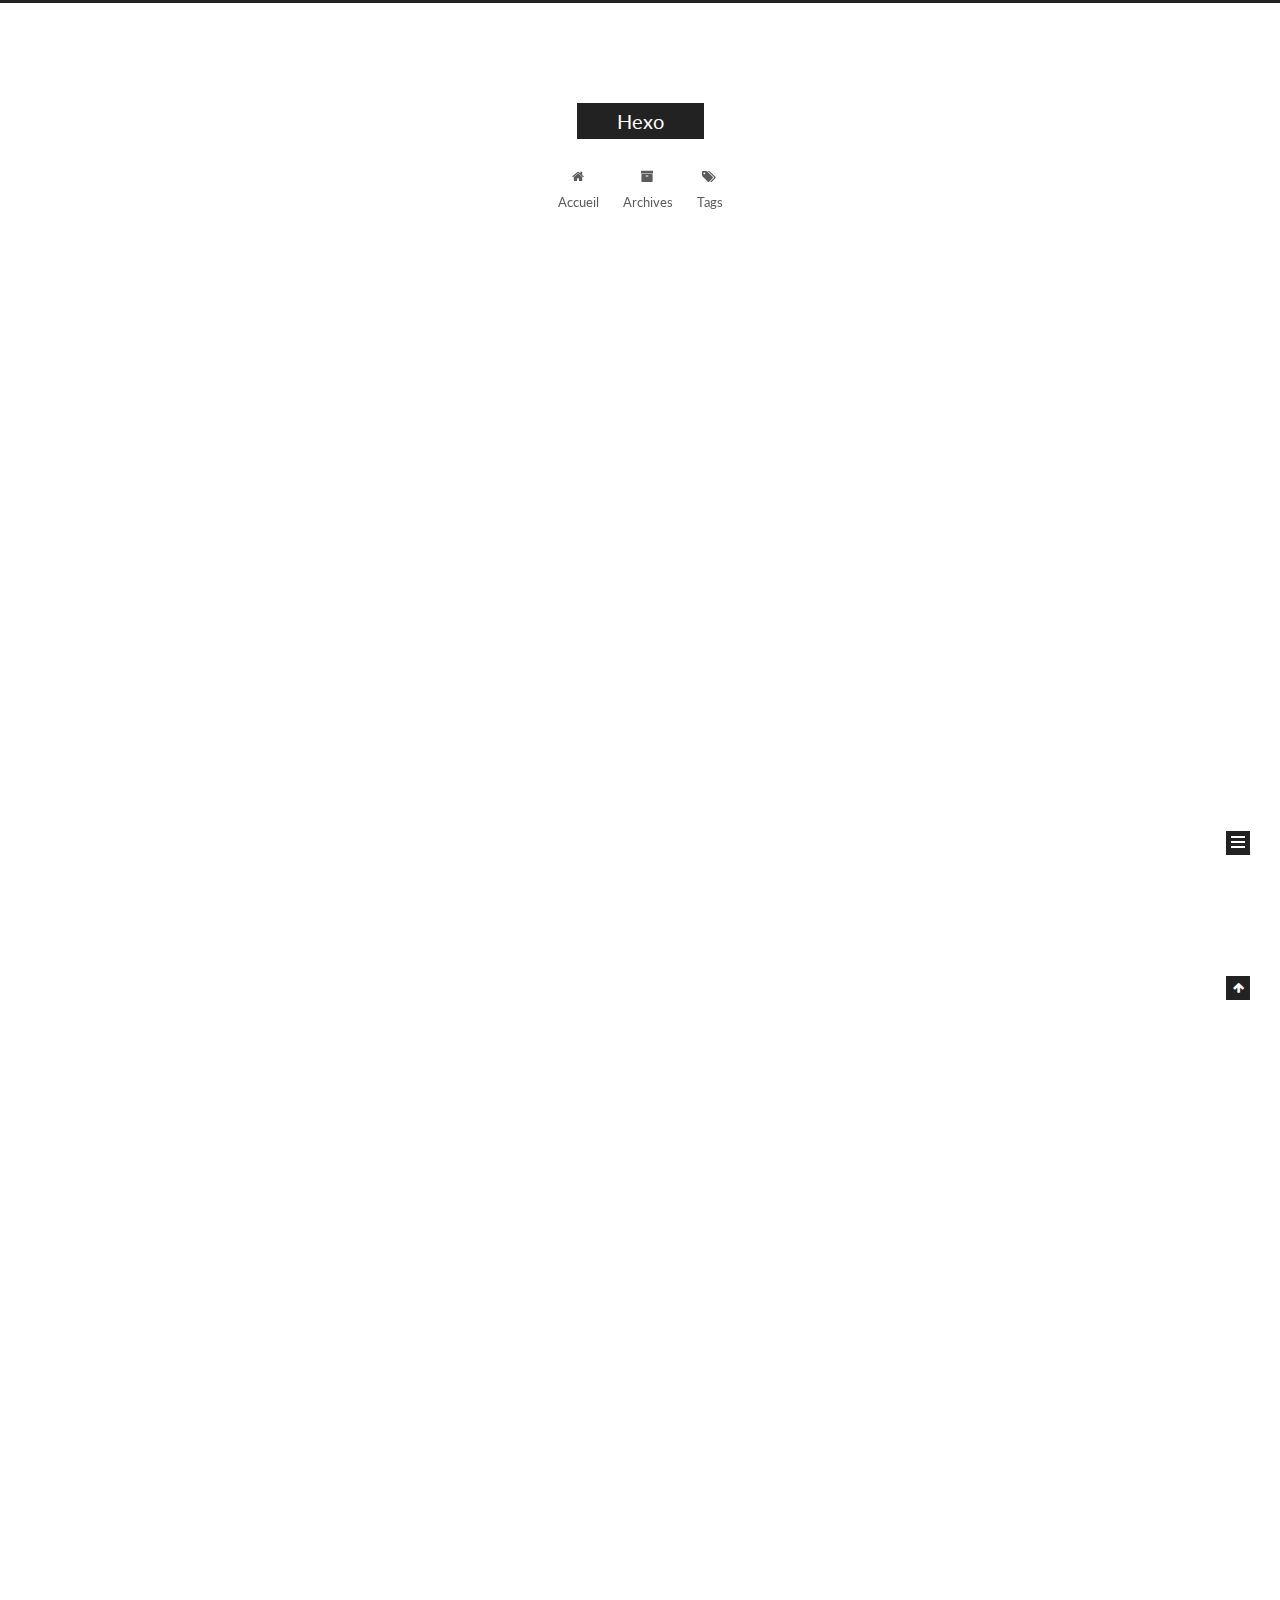
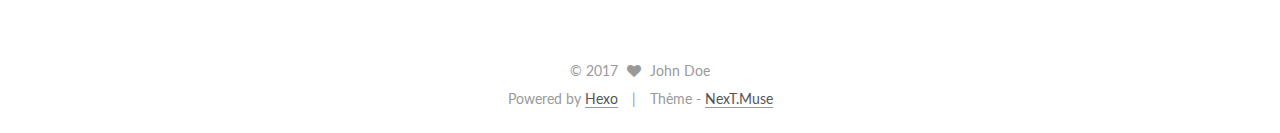
==== commit 379b8fc1: "Site updated: 2017-03-05 21:23:57" ====
--- a/index.html
+++ b/index.html
@@ -194,7 +194,7 @@
             
               <i class="menu-item-icon fa fa-fw fa-home"></i> <br />
             
-            Startseite
+            Accueil
           </a>
         </li>
       
@@ -204,7 +204,7 @@
             
               <i class="menu-item-icon fa fa-fw fa-archive"></i> <br />
             
-            Archiv
+            Archives
           </a>
         </li>
       
@@ -284,9 +284,9 @@
                 <i class="fa fa-calendar-o"></i>
               </span>
               
-                <span class="post-meta-item-text">Veröffentlicht am</span>
+                <span class="post-meta-item-text">Posté le</span>
               
-              <time title="Post created" itemprop="dateCreated datePublished" datetime="2017-03-05T18:56:40+08:00">
+              <time title="Post created" itemprop="dateCreated datePublished" datetime="2017-03-05T19:48:16+08:00">
                 2017-03-05
               </time>
             
@@ -402,7 +402,7 @@
                 <i class="fa fa-calendar-o"></i>
               </span>
               
-                <span class="post-meta-item-text">Veröffentlicht am</span>
+                <span class="post-meta-item-text">Posté le</span>
               
               <time title="Post created" itemprop="dateCreated datePublished" datetime="2017-03-05T18:38:26+08:00">
                 2017-03-05
@@ -528,7 +528,7 @@
             <div class="site-state-item site-state-posts">
               <a href="/archives">
                 <span class="site-state-item-count">2</span>
-                <span class="site-state-item-name">Artikel</span>
+                <span class="site-state-item-name">articles</span>
               </a>
             </div>
           
@@ -582,11 +582,11 @@
 
 
 <div class="powered-by">
-  Erstellt mit  <a class="theme-link" href="https://hexo.io">Hexo</a>
+  Powered by <a class="theme-link" href="https://hexo.io">Hexo</a>
 </div>
 
 <div class="theme-info">
-  Theme -
+  Thème -
   <a class="theme-link" href="https://github.com/iissnan/hexo-theme-next">
     NexT.Muse
   </a>
--- a/css/main.css
+++ b/css/main.css
@@ -1698,7 +1698,7 @@
   width: 4px;
   height: 4px;
   border-radius: 50%;
-  background: #ffff0a;
+  background: #9463d1;
 }
 .links-of-blogroll {
   font-size: 13px;
